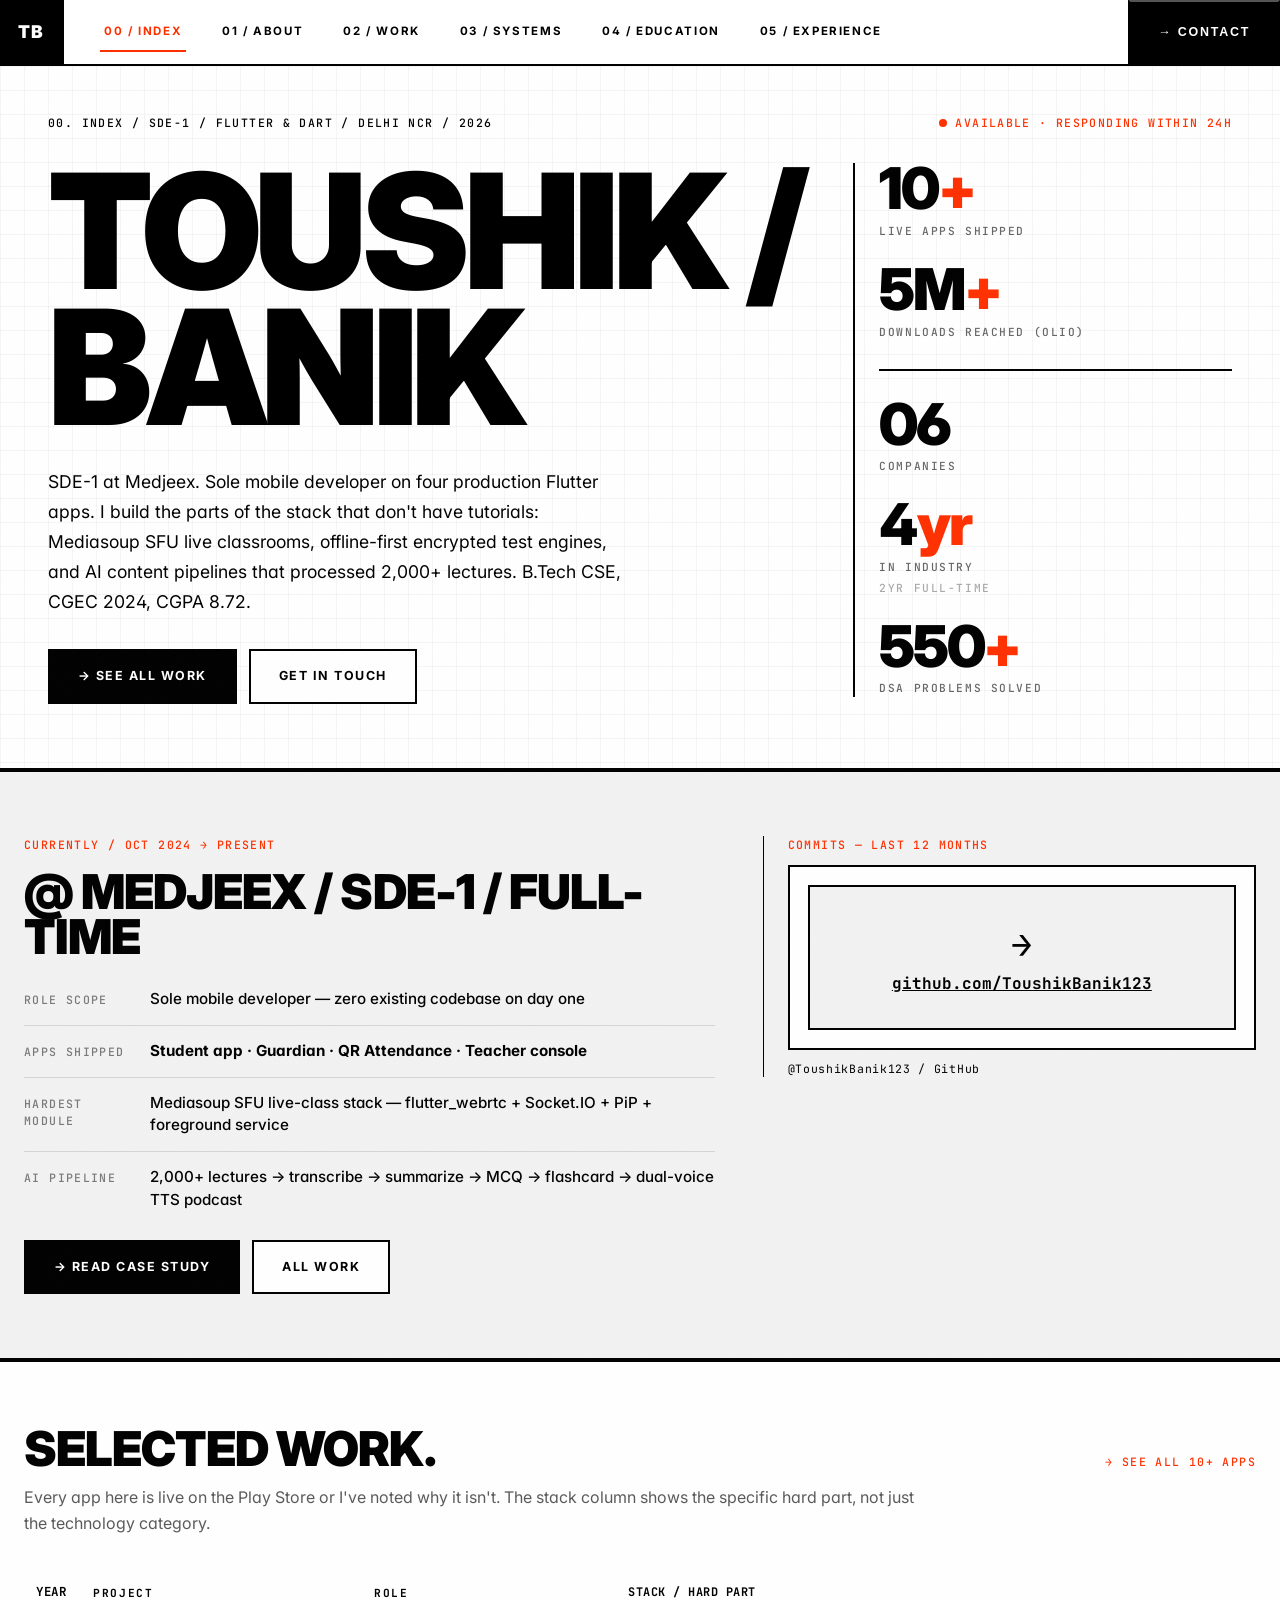
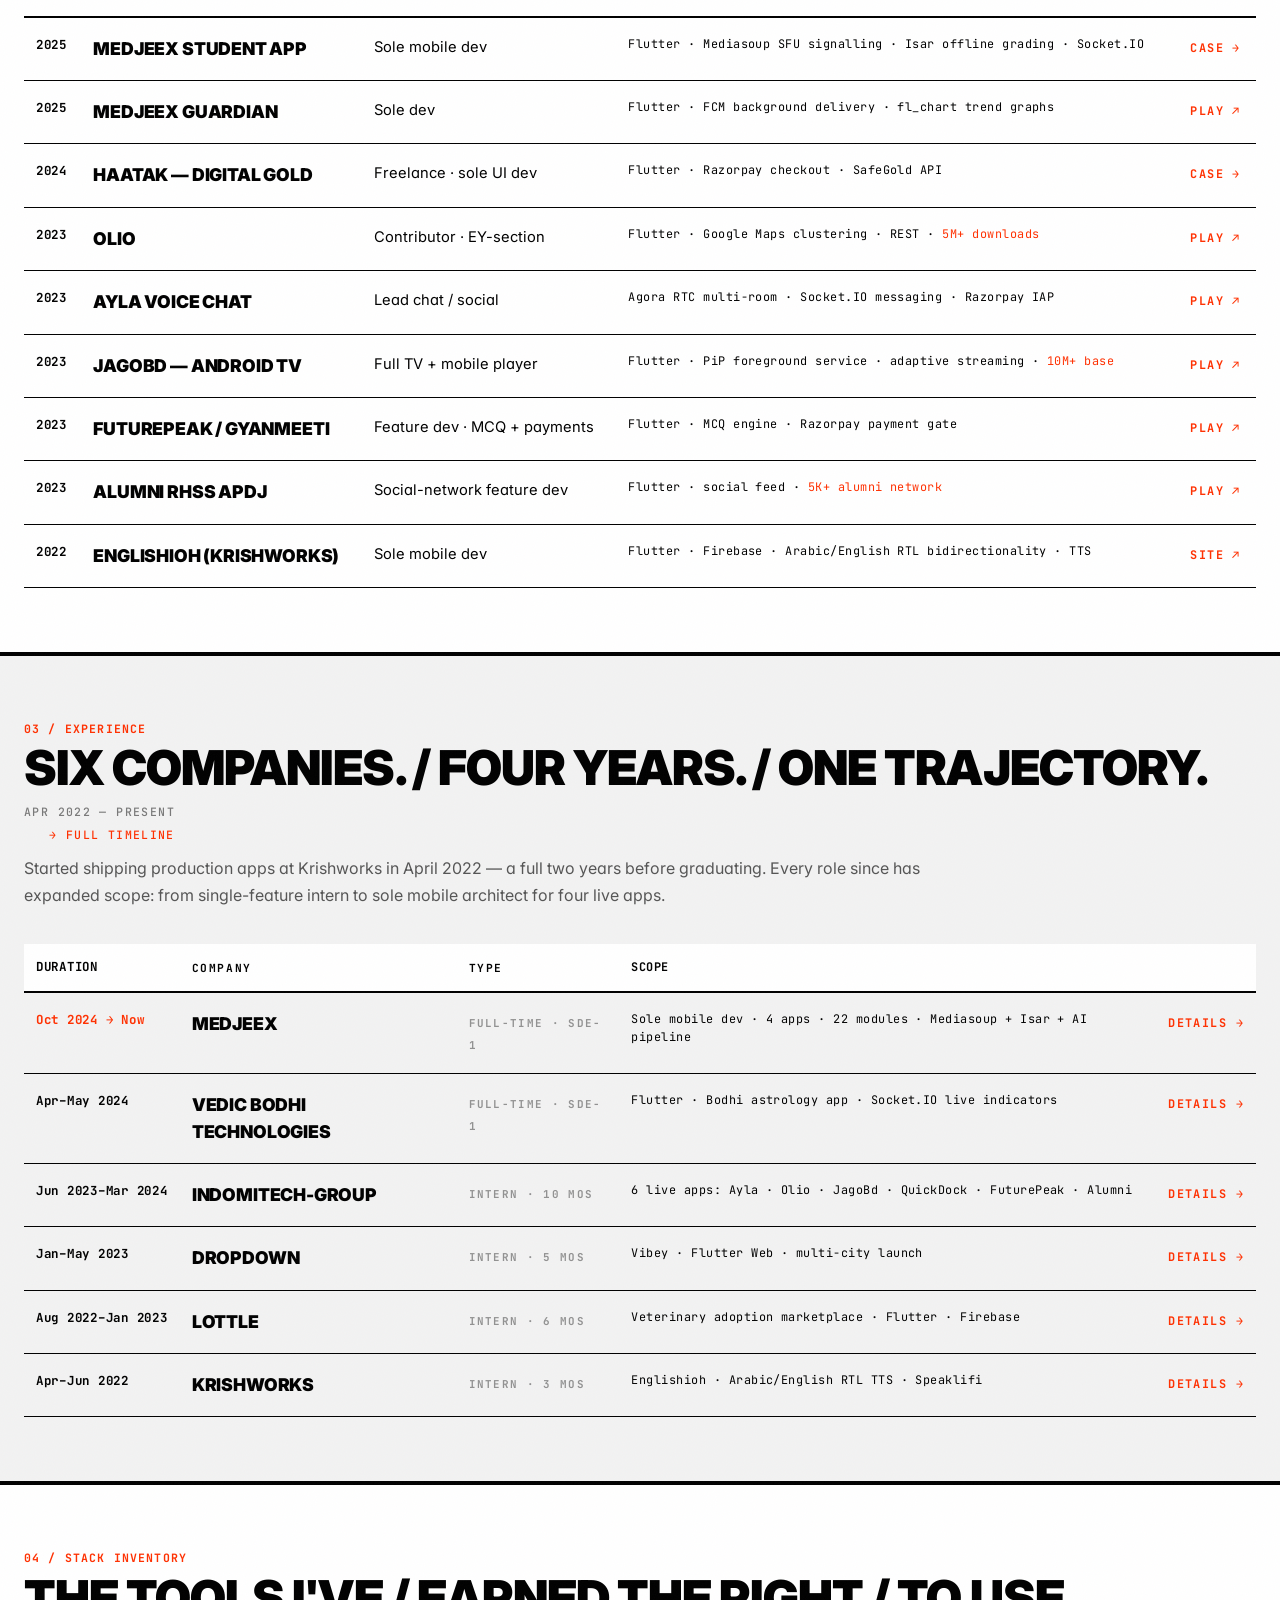
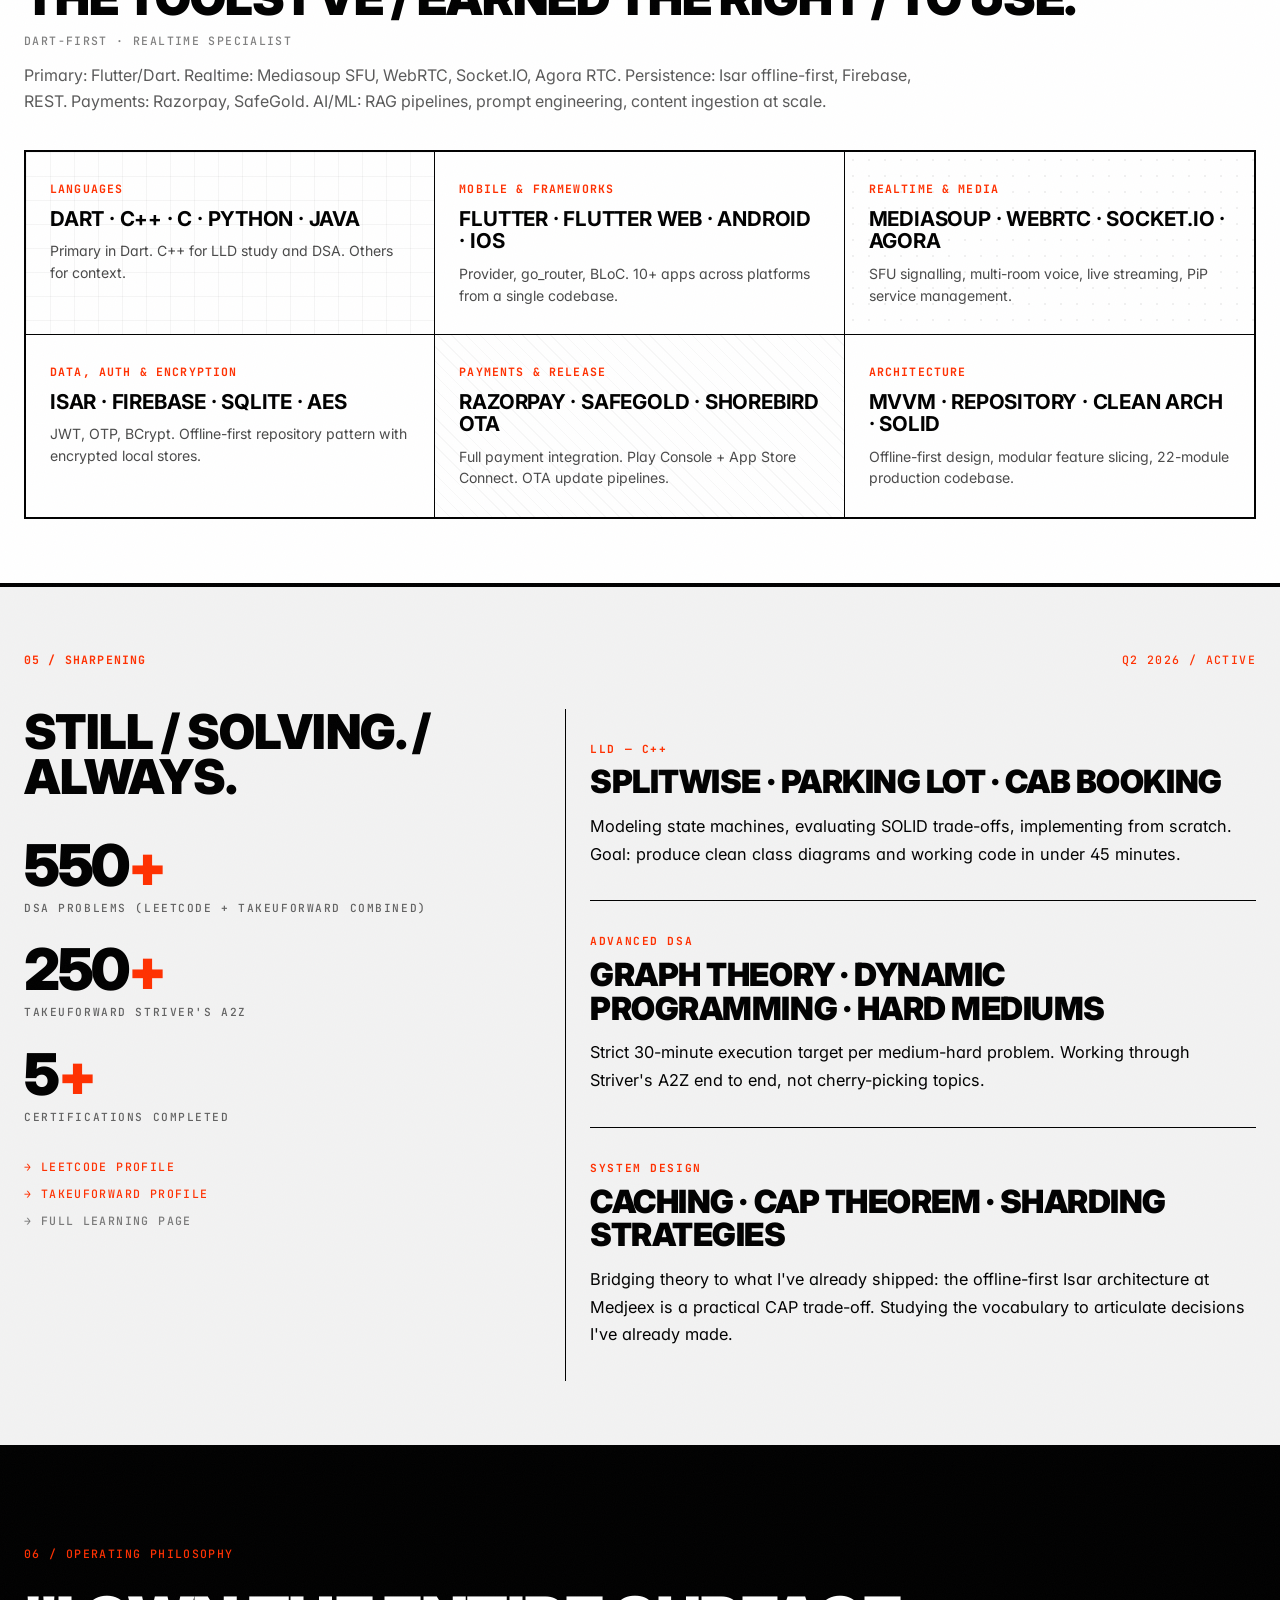
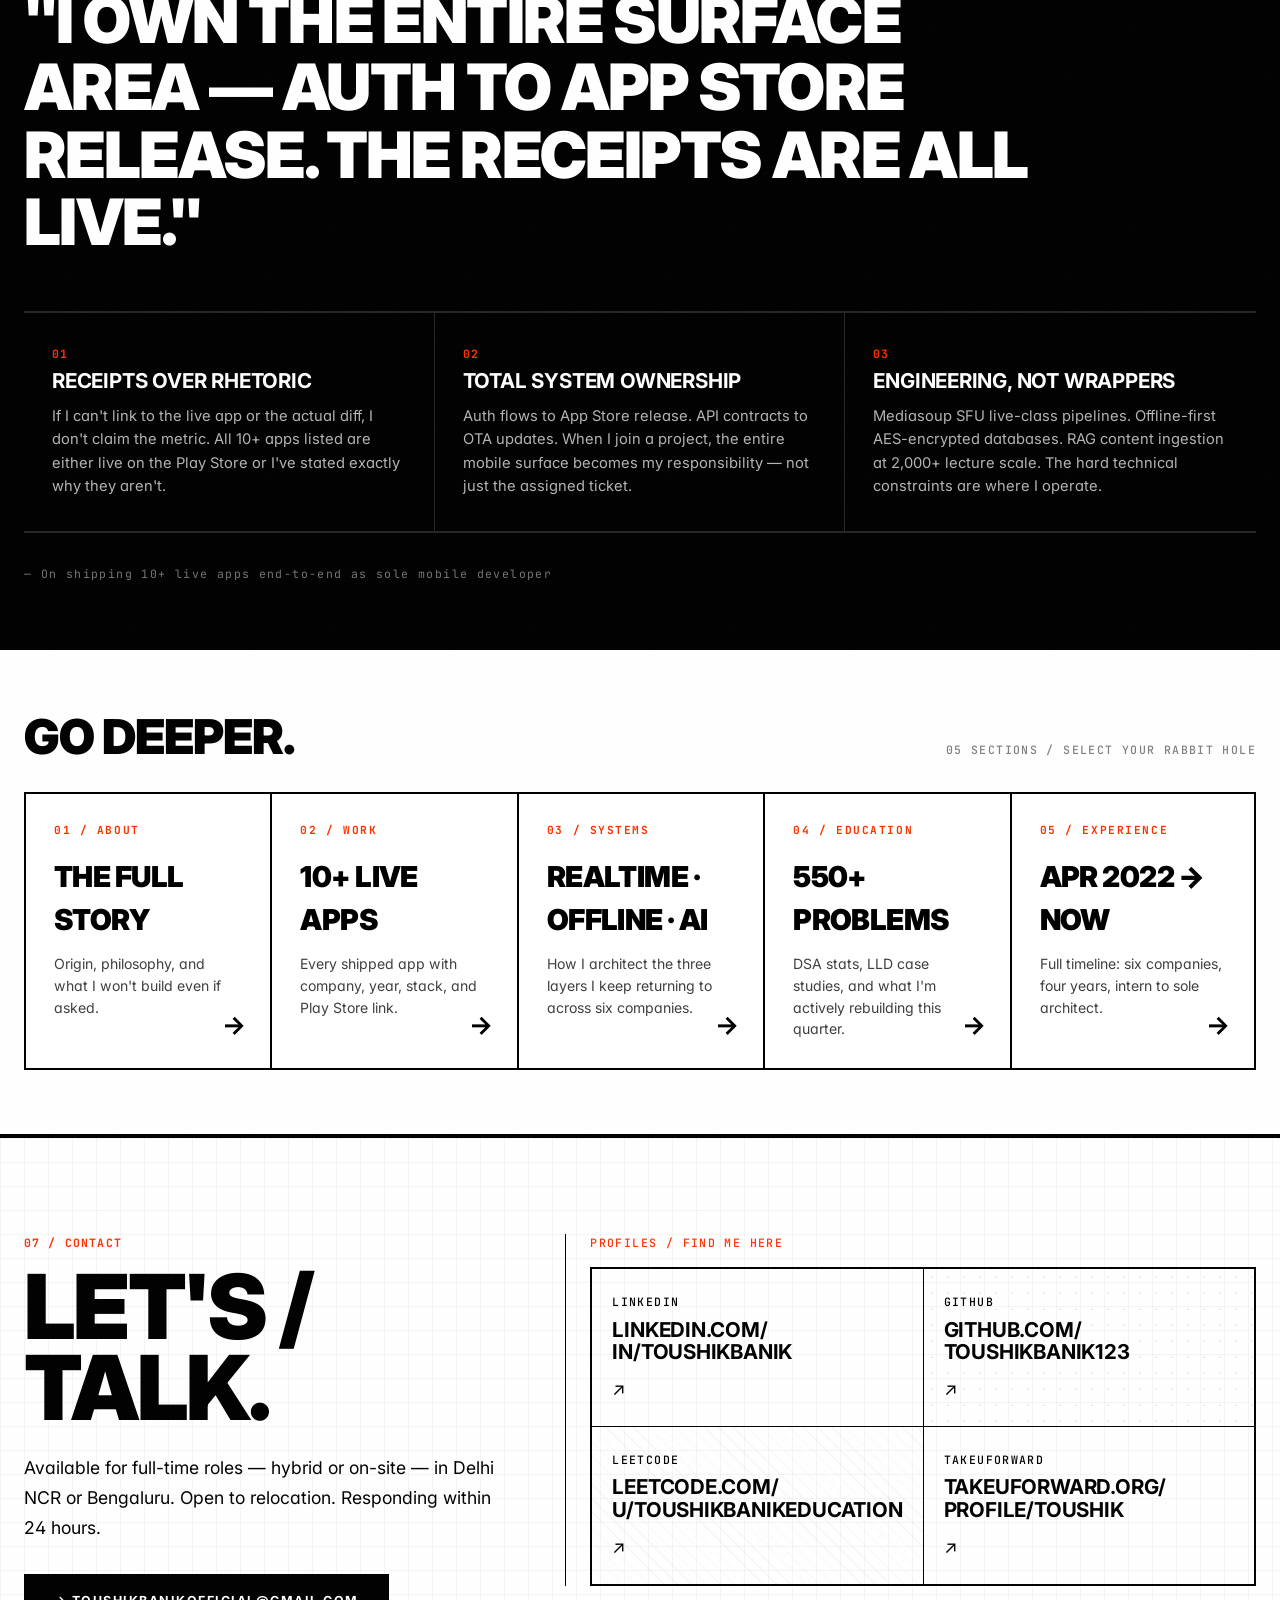
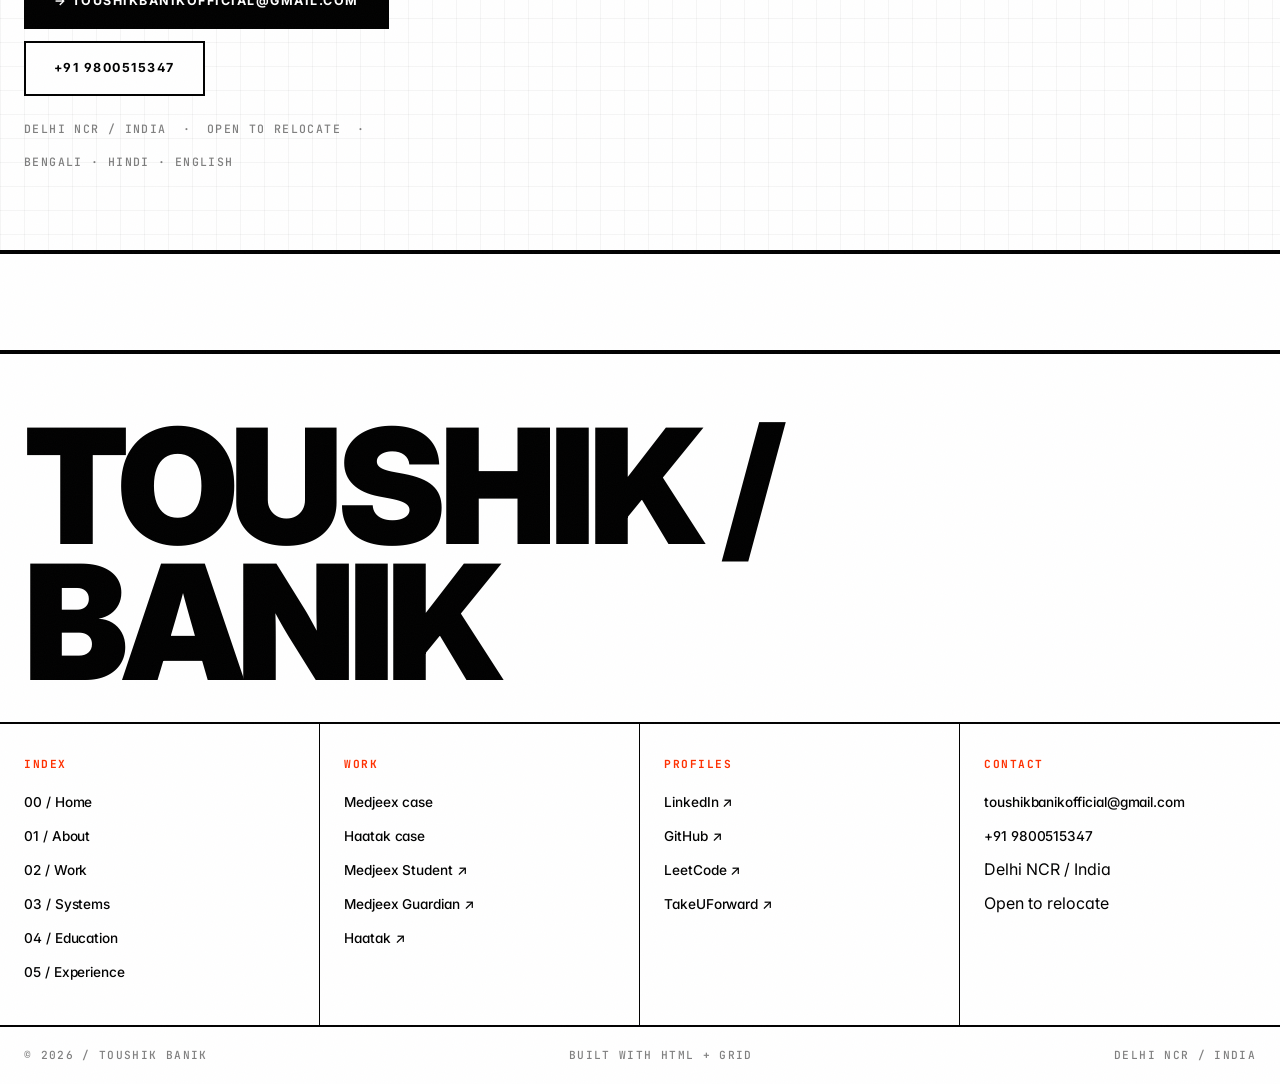
==== index.html @ fe28a958 "Initial commit: Toushik Banik portfolio site Static HTML portfolio with Swiss design system. Apache " ====
<!DOCTYPE html>
<html lang="en">
<head>
  <meta charset="UTF-8" />
  <meta name="viewport" content="width=device-width, initial-scale=1.0" />
  <title>Toushik Banik — Mobile Systems Engineer</title>
  <meta name="description" content="SDE-1 at Medjeex. Sole mobile developer on four production Flutter apps. Realtime, offline-first, and AI layers. 10+ live apps. Delhi NCR." />
  <meta name="theme-color" content="#000000" />
  <link rel="preconnect" href="https://fonts.googleapis.com" />
  <link rel="preconnect" href="https://fonts.gstatic.com" crossorigin />
  <link href="https://fonts.googleapis.com/css2?family=Inter:wght@400;500;700;900&family=JetBrains+Mono:wght@500;700&display=swap" rel="stylesheet" />
  <link rel="stylesheet" href="assets/swiss.css" />
  <link rel="icon" type="image/svg+xml" href="assets/favicon.svg" />
</head>
<body class="swiss-noise">

<!-- ═══ HEADER ═══ -->
<header class="swiss-nav">
  <div class="swiss-nav-inner">
    <a href="index.html" class="swiss-monogram" aria-label="Home">TB</a>
    <nav class="swiss-nav-links" aria-label="Primary">
      <a href="index.html" class="swiss-nav-link" aria-current="page" data-hover="00 / Index"><span>00 / Index</span></a>
      <a href="about.html" class="swiss-nav-link" data-hover="01 / About"><span>01 / About</span></a>
      <a href="work.html" class="swiss-nav-link" data-hover="02 / Work"><span>02 / Work</span></a>
      <a href="systems.html" class="swiss-nav-link" data-hover="03 / Systems"><span>03 / Systems</span></a>
      <a href="learning.html" class="swiss-nav-link" data-hover="04 / Education"><span>04 / Education</span></a>
      <a href="experience.html" class="swiss-nav-link" data-hover="05 / Experience"><span>05 / Experience</span></a>
    </nav>
    <button id="swiss-hamburger" class="swiss-hamburger" aria-label="Menu">Menu <span class="swiss-hamburger-icon"><span></span><span></span><span></span></span></button>
    <a href="mailto:toushikbanikofficial@gmail.com" class="swiss-nav-cta">→ Contact</a>
  </div>
</header>

<!-- ═══ MOBILE MENU ═══ -->
<div id="swiss-mobile-menu" class="swiss-mobile-menu">
  <button id="swiss-mobile-close" class="swiss-mobile-close">Close ×</button>
  <a href="index.html">00 / Index</a>
  <a href="about.html">01 / About</a>
  <a href="work.html">02 / Work</a>
  <a href="systems.html">03 / Systems</a>
  <a href="learning.html">04 / Education</a>
  <a href="experience.html">05 / Experience</a>
  <a href="mailto:toushikbanikofficial@gmail.com">→ Contact</a>
</div>



<!-- ═══════════════════════════════════════
     00 / HERO
═══════════════════════════════════════ -->
<section class="swiss-grid-pattern" style="border-bottom:4px solid var(--swiss-black);">
  <div class="container-x" style="padding-top:48px; padding-bottom:64px;">

    <!-- Eyebrow row -->
    <div style="display:flex; justify-content:space-between; flex-wrap:wrap; gap:16px; margin-bottom:32px;">
      <div class="t-label">00. Index / SDE-1 / Flutter &amp; Dart / Delhi NCR / 2026</div>
      <div class="t-label" style="color:var(--swiss-accent); display:flex; align-items:center; gap:8px;">
        <span class="availability-dot" style="width:8px; height:8px; background:var(--swiss-accent); display:inline-block; border-radius:50%;"></span>
        Available · responding within 24h
      </div>
    </div>

    <div class="grid-8-4" style="align-items:start;">
      <!-- Left: name + identity -->
      <div>
        <h1 class="t-name t-name-reveal" style="margin:0 0 32px;">Toushik / Banik</h1>
        <p class="t-body-lg" style="max-width:36rem; margin:0 0 32px; color:var(--swiss-black);">
          SDE-1 at Medjeex. Sole mobile developer on four production Flutter apps. I build the parts of the stack that don't have tutorials: Mediasoup SFU live classrooms, offline-first encrypted test engines, and AI content pipelines that processed 2,000+ lectures. B.Tech CSE, CGEC 2024, CGPA 8.72.
        </p>
        <div style="display:flex; gap:12px; flex-wrap:wrap;">
          <a href="work.html" class="btn-primary">→ See all work</a>
          <a href="mailto:toushikbanikofficial@gmail.com" class="btn-secondary">Get in touch</a>
        </div>
      </div>

      <!-- Right: stats column -->
      <aside style="border-left:2px solid var(--swiss-black); padding-left:24px; display:flex; flex-direction:column; gap:24px;">
        <div>
          <div class="swiss-stat-num">10<span style="color:var(--swiss-accent);">+</span></div>
          <div class="swiss-stat-label">Live apps shipped</div>
        </div>
        <div>
          <div class="swiss-stat-num">5M<span style="color:var(--swiss-accent);">+</span></div>
          <div class="swiss-stat-label">Downloads reached (Olio)</div>
        </div>
        <hr class="swiss-hr-thin" style="margin:4px 0;" />
        <div>
          <div class="swiss-stat-num">06</div>
          <div class="swiss-stat-label">Companies</div>
        </div>
        <div>
          <div class="swiss-stat-num">4<span style="color:var(--swiss-accent);">yr</span></div>
          <div class="swiss-stat-label">In industry</div>
          <div class="swiss-stat-label" style="margin-top:4px; font-size:0.7rem; opacity:0.55;">2yr full-time</div>
        </div>
        <div>
          <div class="swiss-stat-num">550<span style="color:var(--swiss-accent);">+</span></div>
          <div class="swiss-stat-label">DSA problems solved</div>
        </div>
      </aside>
    </div>

  </div>
</section>


<!-- ═══════════════════════════════════════
     01 / CURRENTLY SHIPPING
═══════════════════════════════════════ -->
<section style="border-bottom:4px solid var(--swiss-black); background:var(--swiss-muted);" class="swiss-diagonal">
  <div class="container-x" style="padding:64px 24px;">
    <div class="grid-7-5" style="align-items:start;">

      <!-- Left: current role spec -->
      <div>
        <div class="t-label" style="color:var(--swiss-accent); margin-bottom:16px;">Currently / Oct 2024 → Present</div>
        <h2 class="t-h2" style="margin:0 0 28px;">@ Medjeex / SDE-1 / Full-time</h2>

        <dl style="margin:0 0 28px; display:grid; grid-template-columns:1fr; gap:14px;">
          <div style="display:flex; gap:16px; align-items:baseline; padding-bottom:14px; border-bottom:1px solid rgba(0,0,0,0.12);">
            <dt class="t-label" style="min-width:110px; color:rgba(0,0,0,0.5);">Role scope</dt>
            <dd style="margin:0; font-weight:500; font-size:0.95rem;">Sole mobile developer — zero existing codebase on day one</dd>
          </div>
          <div style="display:flex; gap:16px; align-items:baseline; padding-bottom:14px; border-bottom:1px solid rgba(0,0,0,0.12);">
            <dt class="t-label" style="min-width:110px; color:rgba(0,0,0,0.5);">Apps shipped</dt>
            <dd style="margin:0; font-weight:700; font-size:0.95rem;">Student app · Guardian · QR Attendance · Teacher console</dd>
          </div>
          <div style="display:flex; gap:16px; align-items:baseline; padding-bottom:14px; border-bottom:1px solid rgba(0,0,0,0.12);">
            <dt class="t-label" style="min-width:110px; color:rgba(0,0,0,0.5);">Hardest module</dt>
            <dd style="margin:0; font-weight:500; font-size:0.95rem;">Mediasoup SFU live-class stack — flutter_webrtc + Socket.IO + PiP + foreground service</dd>
          </div>
          <div style="display:flex; gap:16px; align-items:baseline;">
            <dt class="t-label" style="min-width:110px; color:rgba(0,0,0,0.5);">AI pipeline</dt>
            <dd style="margin:0; font-weight:500; font-size:0.95rem;">2,000+ lectures → transcribe → summarize → MCQ → flashcard → dual-voice TTS podcast</dd>
          </div>
        </dl>

        <div style="display:flex; gap:12px; flex-wrap:wrap;">
          <a href="case-medjeex.html" class="btn-primary">→ Read case study</a>
          <a href="work.html" class="btn-secondary">All work</a>
        </div>
      </div>

      <!-- Right: GitHub heatmap -->
      <div class="col-rule">
        <div class="t-label" style="margin-bottom:12px; color:var(--swiss-accent);">Commits — last 12 months</div>
        <div style="background:var(--swiss-white); border:2px solid var(--swiss-black); padding:18px;">
          <img class="live-widget" src="https://github-readme-activity-graph.vercel.app/graph?username=ToushikBanik123&bg_color=ffffff&color=000000&line=ff3000&point=000000&area=true&hide_border=true" alt="GitHub contributions heatmap" onerror="this.classList.add('errored')" />
          <div class="widget-fallback">
            <div style="font-size:2.2rem;">→</div>
            <a href="https://github.com/ToushikBanik123" target="_blank" rel="noopener" style="color:var(--swiss-black); text-decoration:underline;">github.com/ToushikBanik123</a>
          </div>
        </div>
        <div class="t-mono" style="margin-top:10px; font-size:0.72rem; letter-spacing:0.06em;">@ToushikBanik123 / GitHub</div>
      </div>

    </div>
  </div>
</section>


<!-- ═══════════════════════════════════════
     02 / SELECTED WORK
═══════════════════════════════════════ -->
<section style="border-bottom:4px solid var(--swiss-black);">
  <div class="container-x" style="padding:64px 24px;">
    <div style="display:flex; justify-content:space-between; align-items:baseline; margin-bottom:12px; flex-wrap:wrap; gap:12px;">
      <h2 class="t-h2" style="margin:0;">Selected Work.</h2>
      <a href="work.html" class="t-label" style="color:var(--swiss-accent); text-decoration:none;">→ See all 10+ apps</a>
    </div>
    <p class="t-body" style="max-width:56rem; margin:0 0 32px; color:rgba(0,0,0,0.65);">
      Every app here is live on the Play Store or I've noted why it isn't. The stack column shows the specific hard part, not just the technology category.
    </p>

    <table class="swiss-table">
      <thead>
        <tr>
          <th class="col-year">Year</th>
          <th>Project</th>
          <th>Role</th>
          <th class="col-stack">Stack / Hard Part</th>
          <th></th>
        </tr>
      </thead>
      <tbody>
        <tr>
          <td class="col-year">2025</td>
          <td class="col-name">Medjeex Student App</td>
          <td>Sole mobile dev</td>
          <td class="col-stack">Flutter · Mediasoup SFU signalling · Isar offline grading · Socket.IO</td>
          <td class="col-link"><a href="case-medjeex.html">Case →</a></td>
        </tr>
        <tr>
          <td class="col-year">2025</td>
          <td class="col-name">Medjeex Guardian</td>
          <td>Sole dev</td>
          <td class="col-stack">Flutter · FCM background delivery · fl_chart trend graphs</td>
          <td class="col-link"><a href="https://play.google.com/store/apps/details?id=com.medjeex.parent.app" target="_blank" rel="noopener">Play ↗</a></td>
        </tr>
        <tr>
          <td class="col-year">2024</td>
          <td class="col-name">Haatak — Digital Gold</td>
          <td>Freelance · sole UI dev</td>
          <td class="col-stack">Flutter · Razorpay checkout · SafeGold API</td>
          <td class="col-link"><a href="case-haatak.html">Case →</a></td>
        </tr>
        <tr>
          <td class="col-year">2023</td>
          <td class="col-name">Olio</td>
          <td>Contributor · EY-section</td>
          <td class="col-stack">Flutter · Google Maps clustering · REST · <span class="t-accent">5M+ downloads</span></td>
          <td class="col-link"><a href="https://play.google.com/store/apps/details?id=com.olioex.android" target="_blank" rel="noopener">Play ↗</a></td>
        </tr>
        <tr>
          <td class="col-year">2023</td>
          <td class="col-name">Ayla Voice Chat</td>
          <td>Lead chat / social</td>
          <td class="col-stack">Agora RTC multi-room · Socket.IO messaging · Razorpay IAP</td>
          <td class="col-link"><a href="https://play.google.com/store/apps/details?id=com.aylavoice.chatapp" target="_blank" rel="noopener">Play ↗</a></td>
        </tr>
        <tr>
          <td class="col-year">2023</td>
          <td class="col-name">JagoBd — Android TV</td>
          <td>Full TV + mobile player</td>
          <td class="col-stack">Flutter · PiP foreground service · adaptive streaming · <span class="t-accent">10M+ base</span></td>
          <td class="col-link"><a href="https://play.google.com/store/apps/details?id=com.jagoapp.jagobd" target="_blank" rel="noopener">Play ↗</a></td>
        </tr>
        <tr>
          <td class="col-year">2023</td>
          <td class="col-name">FuturePeak / GyanMeeti</td>
          <td>Feature dev · MCQ + payments</td>
          <td class="col-stack">Flutter · MCQ engine · Razorpay payment gate</td>
          <td class="col-link"><a href="https://play.google.com/store/apps/details?id=com.org.futurepeek" target="_blank" rel="noopener">Play ↗</a></td>
        </tr>
        <tr>
          <td class="col-year">2023</td>
          <td class="col-name">Alumni RHSS APDJ</td>
          <td>Social-network feature dev</td>
          <td class="col-stack">Flutter · social feed · <span class="t-accent">5K+ alumni network</span></td>
          <td class="col-link"><a href="https://play.google.com/store/apps/details?id=com.railwayhsschoolapdj" target="_blank" rel="noopener">Play ↗</a></td>
        </tr>
        <tr>
          <td class="col-year">2022</td>
          <td class="col-name">Englishioh (Krishworks)</td>
          <td>Sole mobile dev</td>
          <td class="col-stack">Flutter · Firebase · Arabic/English RTL bidirectionality · TTS</td>
          <td class="col-link"><a href="https://krishworkstech.com/projects/app-for-english-communication-and-fluency/#contactus" target="_blank" rel="noopener">Site ↗</a></td>
        </tr>
      </tbody>
    </table>
  </div>
</section>


<!-- ═══════════════════════════════════════
     03 / EXPERIENCE
═══════════════════════════════════════ -->
<section style="border-bottom:4px solid var(--swiss-black); background:var(--swiss-muted);" class="swiss-dots">
  <div class="container-x" style="padding:64px 24px;">

    <div style="display:flex; justify-content:space-between; align-items:baseline; margin-bottom:12px; flex-wrap:wrap; gap:12px;">
      <div>
        <div class="t-section-num" style="margin-bottom:8px;">03 / Experience</div>
        <h2 class="t-h2" style="margin:0;">Six companies. / Four years. / One trajectory.</h2>
      </div>
      <div style="text-align:right;">
        <div class="t-label" style="color:rgba(0,0,0,0.5);">Apr 2022 — Present</div>
        <a href="experience.html" class="t-label" style="color:var(--swiss-accent); text-decoration:none; display:block; margin-top:6px;">→ Full timeline</a>
      </div>
    </div>

    <p class="t-body" style="max-width:56rem; margin:0 0 36px; color:rgba(0,0,0,0.65);">
      Started shipping production apps at Krishworks in April 2022 — a full two years before graduating. Every role since has expanded scope: from single-feature intern to sole mobile architect for four live apps.
    </p>

    <table class="swiss-table">
      <thead>
        <tr>
          <th class="col-year">Duration</th>
          <th>Company</th>
          <th>Type</th>
          <th class="col-stack">Scope</th>
          <th></th>
        </tr>
      </thead>
      <tbody>
        <tr>
          <td class="col-year" style="color:var(--swiss-accent);">Oct 2024 → Now</td>
          <td class="col-name">Medjeex</td>
          <td><span class="badge">Full-time · SDE-1</span></td>
          <td class="col-stack">Sole mobile dev · 4 apps · 22 modules · Mediasoup + Isar + AI pipeline</td>
          <td class="col-link"><a href="experience.html">Details →</a></td>
        </tr>
        <tr>
          <td class="col-year">Apr–May 2024</td>
          <td class="col-name">Vedic Bodhi Technologies</td>
          <td><span class="badge">Full-time · SDE-1</span></td>
          <td class="col-stack">Flutter · Bodhi astrology app · Socket.IO live indicators</td>
          <td class="col-link"><a href="experience.html">Details →</a></td>
        </tr>
        <tr>
          <td class="col-year">Jun 2023–Mar 2024</td>
          <td class="col-name">Indomitech-Group</td>
          <td><span class="badge">Intern · 10 mos</span></td>
          <td class="col-stack">6 live apps: Ayla · Olio · JagoBd · QuickDock · FuturePeak · Alumni</td>
          <td class="col-link"><a href="experience.html">Details →</a></td>
        </tr>
        <tr>
          <td class="col-year">Jan–May 2023</td>
          <td class="col-name">Dropdown</td>
          <td><span class="badge">Intern · 5 mos</span></td>
          <td class="col-stack">Vibey · Flutter Web · multi-city launch</td>
          <td class="col-link"><a href="experience.html">Details →</a></td>
        </tr>
        <tr>
          <td class="col-year">Aug 2022–Jan 2023</td>
          <td class="col-name">Lottle</td>
          <td><span class="badge">Intern · 6 mos</span></td>
          <td class="col-stack">Veterinary adoption marketplace · Flutter · Firebase</td>
          <td class="col-link"><a href="experience.html">Details →</a></td>
        </tr>
        <tr>
          <td class="col-year">Apr–Jun 2022</td>
          <td class="col-name">Krishworks</td>
          <td><span class="badge">Intern · 3 mos</span></td>
          <td class="col-stack">Englishioh · Arabic/English RTL TTS · Speaklifi</td>
          <td class="col-link"><a href="experience.html">Details →</a></td>
        </tr>
      </tbody>
    </table>
  </div>
</section>


<!-- ═══════════════════════════════════════
     04 / STACK INVENTORY
═══════════════════════════════════════ -->
<section style="border-bottom:4px solid var(--swiss-black);">
  <div class="container-x" style="padding:64px 24px;">

    <div style="display:flex; justify-content:space-between; align-items:baseline; margin-bottom:12px; flex-wrap:wrap; gap:12px;">
      <div>
        <div class="t-section-num" style="margin-bottom:8px;">04 / Stack Inventory</div>
        <h2 class="t-h2" style="margin:0;">The tools I've / earned the right / to use.</h2>
      </div>
      <div class="t-label" style="color:rgba(0,0,0,0.5); text-align:right;">Dart-first · realtime specialist</div>
    </div>

    <p class="t-body" style="max-width:56rem; margin:0 0 36px; color:rgba(0,0,0,0.65);">
      Primary: Flutter/Dart. Realtime: Mediasoup SFU, WebRTC, Socket.IO, Agora RTC. Persistence: Isar offline-first, Firebase, REST. Payments: Razorpay, SafeGold. AI/ML: RAG pipelines, prompt engineering, content ingestion at scale.
    </p>

    <div style="display:grid; grid-template-columns:repeat(3,1fr); border:2px solid var(--swiss-black);">

      <div class="hover-cell swiss-grid-pattern" style="padding:28px 24px; border-right:1px solid var(--swiss-black); border-bottom:1px solid var(--swiss-black);">
        <div class="t-section-num" style="margin-bottom:10px;">Languages</div>
        <div class="t-h3" style="margin:0 0 10px;">Dart · C++ · C · Python · Java</div>
        <p style="margin:0; font-size:0.88rem; line-height:1.55; opacity:0.7;">Primary in Dart. C++ for LLD study and DSA. Others for context.</p>
      </div>

      <div class="hover-cell" style="padding:28px 24px; border-right:1px solid var(--swiss-black); border-bottom:1px solid var(--swiss-black);">
        <div class="t-section-num" style="margin-bottom:10px;">Mobile &amp; Frameworks</div>
        <div class="t-h3" style="margin:0 0 10px;">Flutter · Flutter Web · Android · iOS</div>
        <p style="margin:0; font-size:0.88rem; line-height:1.55; opacity:0.7;">Provider, go_router, BLoC. 10+ apps across platforms from a single codebase.</p>
      </div>

      <div class="hover-cell swiss-dots" style="padding:28px 24px; border-bottom:1px solid var(--swiss-black);">
        <div class="t-section-num" style="margin-bottom:10px;">Realtime &amp; Media</div>
        <div class="t-h3" style="margin:0 0 10px;">Mediasoup · WebRTC · Socket.IO · Agora</div>
        <p style="margin:0; font-size:0.88rem; line-height:1.55; opacity:0.7;">SFU signalling, multi-room voice, live streaming, PiP service management.</p>
      </div>

      <div class="hover-cell" style="padding:28px 24px; border-right:1px solid var(--swiss-black);">
        <div class="t-section-num" style="margin-bottom:10px;">Data, Auth &amp; Encryption</div>
        <div class="t-h3" style="margin:0 0 10px;">Isar · Firebase · SQLite · AES</div>
        <p style="margin:0; font-size:0.88rem; line-height:1.55; opacity:0.7;">JWT, OTP, BCrypt. Offline-first repository pattern with encrypted local stores.</p>
      </div>

      <div class="hover-cell swiss-diagonal" style="padding:28px 24px; border-right:1px solid var(--swiss-black);">
        <div class="t-section-num" style="margin-bottom:10px;">Payments &amp; Release</div>
        <div class="t-h3" style="margin:0 0 10px;">Razorpay · SafeGold · Shorebird OTA</div>
        <p style="margin:0; font-size:0.88rem; line-height:1.55; opacity:0.7;">Full payment integration. Play Console + App Store Connect. OTA update pipelines.</p>
      </div>

      <div class="hover-cell" style="padding:28px 24px;">
        <div class="t-section-num" style="margin-bottom:10px;">Architecture</div>
        <div class="t-h3" style="margin:0 0 10px;">MVVM · Repository · Clean Arch · SOLID</div>
        <p style="margin:0; font-size:0.88rem; line-height:1.55; opacity:0.7;">Offline-first design, modular feature slicing, 22-module production codebase.</p>
      </div>

    </div>
  </div>
</section>


<!-- ═══════════════════════════════════════
     05 / SHARPENING
═══════════════════════════════════════ -->
<section style="border-bottom:4px solid var(--swiss-black); background:var(--swiss-muted);" class="swiss-diagonal">
  <div class="container-x" style="padding:64px 24px;">

    <div style="display:flex; justify-content:space-between; align-items:baseline; margin-bottom:40px; flex-wrap:wrap; gap:12px;">
      <div class="t-section-num">05 / Sharpening</div>
      <div class="t-label" style="color:var(--swiss-accent);">Q2 2026 / Active</div>
    </div>

    <div class="grid-5-7" style="align-items:start;">

      <!-- Left: stats + links -->
      <div>
        <h2 class="t-h2" style="margin:0 0 40px;">Still / solving. / Always.</h2>
        <div style="display:flex; flex-direction:column; gap:28px; margin-bottom:32px;">
          <div>
            <div class="swiss-stat-num">550<span style="color:var(--swiss-accent);">+</span></div>
            <div class="swiss-stat-label">DSA problems (LeetCode + TakeUForward combined)</div>
          </div>
          <div>
            <div class="swiss-stat-num">250<span style="color:var(--swiss-accent);">+</span></div>
            <div class="swiss-stat-label">TakeUForward Striver's A2Z</div>
          </div>
          <div>
            <div class="swiss-stat-num">5<span style="color:var(--swiss-accent);">+</span></div>
            <div class="swiss-stat-label">Certifications completed</div>
          </div>
        </div>
        <div style="display:flex; flex-direction:column; gap:10px;">
          <a href="https://leetcode.com/u/toushikbanikeducation/" target="_blank" rel="noopener" class="t-label" style="color:var(--swiss-accent); text-decoration:none;">→ LeetCode profile</a>
          <a href="https://takeuforward.org/profile/Toushik" target="_blank" rel="noopener" class="t-label" style="color:var(--swiss-accent); text-decoration:none;">→ TakeUForward profile</a>
          <a href="learning.html" class="t-label" style="color:rgba(0,0,0,0.5); text-decoration:none;">→ Full learning page</a>
        </div>
      </div>

      <!-- Right: three active focus areas -->
      <div class="col-rule">
        <div class="decision">
          <div class="decision-label">LLD — C++</div>
          <div class="decision-title">Splitwise · Parking Lot · Cab Booking</div>
          <div class="decision-body">Modeling state machines, evaluating SOLID trade-offs, implementing from scratch. Goal: produce clean class diagrams and working code in under 45 minutes.</div>
        </div>
        <div class="decision">
          <div class="decision-label">Advanced DSA</div>
          <div class="decision-title">Graph theory · Dynamic programming · Hard mediums</div>
          <div class="decision-body">Strict 30-minute execution target per medium-hard problem. Working through Striver's A2Z end to end, not cherry-picking topics.</div>
        </div>
        <div class="decision">
          <div class="decision-label">System Design</div>
          <div class="decision-title">Caching · CAP theorem · Sharding strategies</div>
          <div class="decision-body">Bridging theory to what I've already shipped: the offline-first Isar architecture at Medjeex is a practical CAP trade-off. Studying the vocabulary to articulate decisions I've already made.</div>
        </div>
      </div>

    </div>
  </div>
</section>


<!-- ═══════════════════════════════════════
     06 / OPERATING PHILOSOPHY
═══════════════════════════════════════ -->
<section style="border-bottom:4px solid var(--swiss-black); background:var(--swiss-black); color:var(--swiss-white);">
  <div class="container-x" style="padding:96px 24px 64px;">

    <div class="t-label" style="color:var(--swiss-accent); margin-bottom:24px;">06 / Operating Philosophy</div>

    <p class="pullquote" style="max-width:64rem; margin:0 0 56px; color:var(--swiss-white);">
      "I own the entire surface area &mdash; auth to App Store release. The receipts are all live."
    </p>

    <div style="display:grid; grid-template-columns:repeat(3,1fr); border-top:2px solid rgba(255,255,255,0.15); border-bottom:2px solid rgba(255,255,255,0.15);">

      <div class="hover-cell-dark" style="padding:32px 28px; border-right:1px solid rgba(255,255,255,0.15);">
        <div class="t-section-num" style="margin-bottom:8px;">01</div>
        <h3 class="t-h3" style="margin:0 0 12px; color:var(--swiss-white);">Receipts Over Rhetoric</h3>
        <p style="margin:0; color:rgba(255,255,255,0.7); font-size:0.92rem; line-height:1.6;">If I can't link to the live app or the actual diff, I don't claim the metric. All 10+ apps listed are either live on the Play Store or I've stated exactly why they aren't.</p>
      </div>

      <div class="hover-cell-dark" style="padding:32px 28px; border-right:1px solid rgba(255,255,255,0.15);">
        <div class="t-section-num" style="margin-bottom:8px;">02</div>
        <h3 class="t-h3" style="margin:0 0 12px; color:var(--swiss-white);">Total System Ownership</h3>
        <p style="margin:0; color:rgba(255,255,255,0.7); font-size:0.92rem; line-height:1.6;">Auth flows to App Store release. API contracts to OTA updates. When I join a project, the entire mobile surface becomes my responsibility — not just the assigned ticket.</p>
      </div>

      <div class="hover-cell-dark" style="padding:32px 28px;">
        <div class="t-section-num" style="margin-bottom:8px;">03</div>
        <h3 class="t-h3" style="margin:0 0 12px; color:var(--swiss-white);">Engineering, Not Wrappers</h3>
        <p style="margin:0; color:rgba(255,255,255,0.7); font-size:0.92rem; line-height:1.6;">Mediasoup SFU live-class pipelines. Offline-first AES-encrypted databases. RAG content ingestion at 2,000+ lecture scale. The hard technical constraints are where I operate.</p>
      </div>

    </div>

    <div class="t-mono" style="margin-top:32px; font-size:0.72rem; letter-spacing:0.12em; opacity:0.45;">— On shipping 10+ live apps end-to-end as sole mobile developer</div>
  </div>
</section>


<!-- ═══════════════════════════════════════
     07 / GO DEEPER
═══════════════════════════════════════ -->
<section style="border-bottom:4px solid var(--swiss-black);">
  <div class="container-x" style="padding:64px 24px;">
    <div style="display:flex; justify-content:space-between; align-items:baseline; margin-bottom:32px; flex-wrap:wrap; gap:12px;">
      <h2 class="t-h2" style="margin:0;">Go Deeper.</h2>
      <span class="t-label" style="color:rgba(0,0,0,0.5);">05 sections / select your rabbit hole</span>
    </div>
    <div style="display:grid; grid-template-columns:repeat(5,1fr); gap:-2px;">

      <a href="about.html" class="swiss-anchor" style="border-right:0;">
        <div class="swiss-anchor-num">01 / About</div>
        <div class="swiss-anchor-title">The full story</div>
        <div style="font-size:0.88rem; line-height:1.55; opacity:0.75;">Origin, philosophy, and what I won't build even if asked.</div>
        <div class="swiss-anchor-arrow">→</div>
      </a>

      <a href="work.html" class="swiss-anchor" style="border-right:0;">
        <div class="swiss-anchor-num">02 / Work</div>
        <div class="swiss-anchor-title">10+ live apps</div>
        <div style="font-size:0.88rem; line-height:1.55; opacity:0.75;">Every shipped app with company, year, stack, and Play Store link.</div>
        <div class="swiss-anchor-arrow">→</div>
      </a>

      <a href="systems.html" class="swiss-anchor" style="border-right:0;">
        <div class="swiss-anchor-num">03 / Systems</div>
        <div class="swiss-anchor-title">Realtime · Offline · AI</div>
        <div style="font-size:0.88rem; line-height:1.55; opacity:0.75;">How I architect the three layers I keep returning to across six companies.</div>
        <div class="swiss-anchor-arrow">→</div>
      </a>

      <a href="learning.html" class="swiss-anchor" style="border-right:0;">
        <div class="swiss-anchor-num">04 / Education</div>
        <div class="swiss-anchor-title">550+ problems</div>
        <div style="font-size:0.88rem; line-height:1.55; opacity:0.75;">DSA stats, LLD case studies, and what I'm actively rebuilding this quarter.</div>
        <div class="swiss-anchor-arrow">→</div>
      </a>

      <a href="experience.html" class="swiss-anchor">
        <div class="swiss-anchor-num">05 / Experience</div>
        <div class="swiss-anchor-title">Apr 2022 → Now</div>
        <div style="font-size:0.88rem; line-height:1.55; opacity:0.75;">Full timeline: six companies, four years, intern to sole architect.</div>
        <div class="swiss-anchor-arrow">→</div>
      </a>

    </div>
  </div>
</section>


<!-- ═══════════════════════════════════════
     08 / CONTACT CTA
═══════════════════════════════════════ -->
<section class="swiss-grid-pattern" style="border-bottom:4px solid var(--swiss-black);">
  <div class="container-x" style="padding:96px 24px 80px;">
    <div class="grid-5-7" style="align-items:start;">

      <!-- Left: CTA text + buttons -->
      <div>
        <div class="t-section-num" style="margin-bottom:16px;">07 / Contact</div>
        <h2 class="t-h1" style="margin:0 0 24px;">Let's / talk.</h2>
        <p class="t-body-lg" style="max-width:32rem; margin:0 0 32px;">
          Available for full-time roles — hybrid or on-site — in Delhi NCR or Bengaluru. Open to relocation. Responding within 24 hours.
        </p>
        <div style="display:flex; flex-direction:column; gap:12px; align-items:flex-start;">
          <a href="mailto:toushikbanikofficial@gmail.com" class="btn-primary" data-copy-email>→ toushikbanikofficial@gmail.com</a>
          <a href="tel:+919800515347" class="btn-secondary">+91 9800515347</a>
        </div>
        <div style="margin-top:24px; display:flex; gap:16px; flex-wrap:wrap;">
          <span class="t-label" style="color:rgba(0,0,0,0.5);">Delhi NCR / India</span>
          <span class="t-label" style="color:rgba(0,0,0,0.5);">·</span>
          <span class="t-label" style="color:rgba(0,0,0,0.5);">Open to relocate</span>
          <span class="t-label" style="color:rgba(0,0,0,0.5);">·</span>
          <span class="t-label" style="color:rgba(0,0,0,0.5);">Bengali · Hindi · English</span>
        </div>
      </div>

      <!-- Right: social profile grid -->
      <div class="col-rule">
        <div class="t-label" style="color:var(--swiss-accent); margin-bottom:16px;">Profiles / Find me here</div>
        <div style="display:grid; grid-template-columns:1fr 1fr; border:2px solid var(--swiss-black);">

          <a href="https://www.linkedin.com/in/toushikbanik/" target="_blank" rel="noopener" class="hover-cell" style="padding:24px 20px; border-right:1px solid var(--swiss-black); border-bottom:1px solid var(--swiss-black); text-decoration:none; color:var(--swiss-black);">
            <div class="t-label" style="margin-bottom:8px;">LinkedIn</div>
            <div class="t-h3">linkedin.com/<br/>in/toushikbanik</div>
            <div style="margin-top:12px; font-size:1.1rem;">↗</div>
          </a>

          <a href="https://github.com/ToushikBanik123" target="_blank" rel="noopener" class="hover-cell swiss-dots" style="padding:24px 20px; border-bottom:1px solid var(--swiss-black); text-decoration:none; color:var(--swiss-black);">
            <div class="t-label" style="margin-bottom:8px;">GitHub</div>
            <div class="t-h3">github.com/<br/>ToushikBanik123</div>
            <div style="margin-top:12px; font-size:1.1rem;">↗</div>
          </a>

          <a href="https://leetcode.com/u/toushikbanikeducation/" target="_blank" rel="noopener" class="hover-cell swiss-diagonal" style="padding:24px 20px; border-right:1px solid var(--swiss-black); text-decoration:none; color:var(--swiss-black);">
            <div class="t-label" style="margin-bottom:8px;">LeetCode</div>
            <div class="t-h3">leetcode.com/<br/>u/toushikbanikeducation</div>
            <div style="margin-top:12px; font-size:1.1rem;">↗</div>
          </a>

          <a href="https://takeuforward.org/profile/Toushik" target="_blank" rel="noopener" class="hover-cell" style="padding:24px 20px; text-decoration:none; color:var(--swiss-black);">
            <div class="t-label" style="margin-bottom:8px;">TakeUForward</div>
            <div class="t-h3">takeuforward.org/<br/>profile/Toushik</div>
            <div style="margin-top:12px; font-size:1.1rem;">↗</div>
          </a>

        </div>
      </div>

    </div>
  </div>
</section>


<!-- ═══════════════════════════════════════
     FOOTER
═══════════════════════════════════════ -->
<footer class="swiss-footer">
  <div class="swiss-footer-name">Toushik / Banik</div>
  <div class="swiss-footer-grid">
    <div class="swiss-footer-col">
      <h4>Index</h4>
      <ul>
        <li><a href="index.html">00 / Home</a></li>
        <li><a href="about.html">01 / About</a></li>
        <li><a href="work.html">02 / Work</a></li>
        <li><a href="systems.html">03 / Systems</a></li>
        <li><a href="learning.html">04 / Education</a></li>
        <li><a href="experience.html">05 / Experience</a></li>
      </ul>
    </div>
    <div class="swiss-footer-col">
      <h4>Work</h4>
      <ul>
        <li><a href="case-medjeex.html">Medjeex case</a></li>
        <li><a href="case-haatak.html">Haatak case</a></li>
        <li><a href="https://play.google.com/store/apps/details?id=com.medjeex.medjeex_app" target="_blank" rel="noopener">Medjeex Student ↗</a></li>
        <li><a href="https://play.google.com/store/apps/details?id=com.medjeex.parent.app" target="_blank" rel="noopener">Medjeex Guardian ↗</a></li>
        <li><a href="https://play.google.com/store/apps/details?id=com.copuchin.jarapp" target="_blank" rel="noopener">Haatak ↗</a></li>
      </ul>
    </div>
    <div class="swiss-footer-col">
      <h4>Profiles</h4>
      <ul>
        <li><a href="https://www.linkedin.com/in/toushikbanik/" target="_blank" rel="noopener">LinkedIn ↗</a></li>
        <li><a href="https://github.com/ToushikBanik123" target="_blank" rel="noopener">GitHub ↗</a></li>
        <li><a href="https://leetcode.com/u/toushikbanikeducation/" target="_blank" rel="noopener">LeetCode ↗</a></li>
        <li><a href="https://takeuforward.org/profile/Toushik" target="_blank" rel="noopener">TakeUForward ↗</a></li>
      </ul>
    </div>
    <div class="swiss-footer-col">
      <h4>Contact</h4>
      <ul>
        <li><a href="mailto:toushikbanikofficial@gmail.com" data-copy-email>toushikbanikofficial@gmail.com</a></li>
        <li><a href="tel:+919800515347">+91 9800515347</a></li>
        <li>Delhi NCR / India</li>
        <li>Open to relocate</li>
      </ul>
    </div>
  </div>
  <div class="swiss-footer-bottom">
    <span>© 2026 / Toushik Banik</span>
    <span>Built with HTML + Grid</span>
    <span>Delhi NCR / India</span>
  </div>
</footer>

<script src="assets/swiss.js"></script>
</body>
</html>
---- assets/swiss.css ----
/* ════════════════════════════════════════════════
   SWISS DESIGN SYSTEM — TOUSHIK BANIK PORTFOLIO
   International Typographic Style
═════════════════════════════════════════════════ */

:root {
  --swiss-black: #000000;
  --swiss-white: #FFFFFF;
  --swiss-muted: #F2F2F2;
  --swiss-accent: #FF3000;
}

* { box-sizing: border-box; }

html {
  scroll-behavior: smooth;
  -webkit-font-smoothing: antialiased;
  -moz-osx-font-smoothing: grayscale;
}

body {
  font-family: 'Inter', -apple-system, BlinkMacSystemFont, 'Segoe UI', system-ui, sans-serif;
  background: var(--swiss-white);
  color: var(--swiss-black);
  font-weight: 400;
  margin: 0;
  line-height: 1.5;
  font-feature-settings: 'cv02','cv03','cv04','cv11';
}

::selection { background: var(--swiss-accent); color: var(--swiss-white); }

/* ── Pattern textures ── additive depth, no shadows ── */
.swiss-grid-pattern {
  background-image:
    linear-gradient(to right, rgba(0,0,0,0.04) 1px, transparent 1px),
    linear-gradient(to bottom, rgba(0,0,0,0.04) 1px, transparent 1px);
  background-size: 24px 24px;
}

.swiss-dots {
  background-image: radial-gradient(rgba(0,0,0,0.06) 1px, transparent 1px);
  background-size: 16px 16px;
}

.swiss-diagonal {
  background-image: repeating-linear-gradient(45deg, rgba(0,0,0,0.03) 0 1px, transparent 1px 10px);
}

.swiss-noise {
  position: relative;
}
.swiss-noise::before {
  content: '';
  position: absolute; inset: 0;
  pointer-events: none;
  opacity: 0.025;
  background-image: url("data:image/svg+xml;utf8,<svg xmlns='http://www.w3.org/2000/svg' width='200' height='200'><filter id='n'><feTurbulence type='fractalNoise' baseFrequency='0.9' numOctaves='2' stitchTiles='stitch'/></filter><rect width='100%25' height='100%25' filter='url(%23n)'/></svg>");
}

/* ── Typography utility classes ── */
.t-mono { font-family: 'JetBrains Mono', ui-monospace, 'SF Mono', Menlo, monospace; }
.t-label {
  font-family: 'JetBrains Mono', ui-monospace, monospace;
  font-size: 0.72rem;
  font-weight: 500;
  letter-spacing: 0.12em;
  text-transform: uppercase;
}
.t-section-num {
  font-family: 'JetBrains Mono', ui-monospace, monospace;
  font-size: 0.72rem;
  font-weight: 700;
  letter-spacing: 0.1em;
  text-transform: uppercase;
  color: var(--swiss-accent);
}

/* ── Massive headlines ── */
.t-name {
  font-weight: 900;
  letter-spacing: -0.04em;
  line-height: 0.85;
  text-transform: uppercase;
  font-size: clamp(3.5rem, 14vw, 10rem);
}
.t-h1 {
  font-weight: 900;
  letter-spacing: -0.03em;
  line-height: 0.9;
  text-transform: uppercase;
  font-size: clamp(2.5rem, 7vw, 6rem);
}
.t-h2 {
  font-weight: 900;
  letter-spacing: -0.02em;
  line-height: 0.95;
  text-transform: uppercase;
  font-size: clamp(1.75rem, 4vw, 3rem);
}
.t-h3 {
  font-weight: 700;
  letter-spacing: -0.01em;
  line-height: 1.1;
  text-transform: uppercase;
  font-size: clamp(1.1rem, 1.6vw, 1.35rem);
}
.t-body { font-size: 1rem; line-height: 1.65; }
.t-body-lg { font-size: 1.1rem; line-height: 1.7; }

/* ── Buttons ── */
.btn-primary {
  display: inline-flex;
  align-items: center;
  gap: 12px;
  background: var(--swiss-black);
  color: var(--swiss-white);
  padding: 16px 28px;
  border: 2px solid var(--swiss-black);
  font-weight: 700;
  font-size: 0.78rem;
  letter-spacing: 0.12em;
  text-transform: uppercase;
  text-decoration: none;
  transition: background 0.15s linear, color 0.15s linear, border-color 0.15s linear;
}
.btn-primary:hover {
  background: var(--swiss-accent);
  border-color: var(--swiss-accent);
}
.btn-secondary {
  display: inline-flex;
  align-items: center;
  gap: 12px;
  background: var(--swiss-white);
  color: var(--swiss-black);
  padding: 16px 28px;
  border: 2px solid var(--swiss-black);
  font-weight: 700;
  font-size: 0.78rem;
  letter-spacing: 0.12em;
  text-transform: uppercase;
  text-decoration: none;
  transition: background 0.15s linear, color 0.15s linear;
}
.btn-secondary:hover {
  background: var(--swiss-black);
  color: var(--swiss-white);
}

/* ── Persistent header ── */
.swiss-nav {
  position: sticky;
  top: 0;
  z-index: 50;
  background: var(--swiss-white);
  border-bottom: 2px solid var(--swiss-black);
}
.swiss-nav-inner {
  display: flex;
  align-items: stretch;
  max-width: 100%;
}
.swiss-monogram {
  display: flex;
  align-items: center;
  justify-content: center;
  width: 64px;
  height: 64px;
  background: var(--swiss-black);
  color: var(--swiss-white);
  font-weight: 900;
  font-size: 1.1rem;
  letter-spacing: 0.04em;
  text-decoration: none;
  border-right: 2px solid var(--swiss-black);
  transition: background 0.15s linear;
}
.swiss-monogram:hover { background: var(--swiss-accent); }
.swiss-nav-links {
  display: flex;
  flex: 1;
  align-items: center;
  gap: 0;
  padding: 0 20px;
}
.swiss-nav-link {
  position: relative;
  display: inline-flex;
  align-items: center;
  padding: 0 20px;
  height: 64px;
  color: var(--swiss-black);
  text-decoration: none;
  font-weight: 700;
  font-size: 0.72rem;
  letter-spacing: 0.14em;
  text-transform: uppercase;
  overflow: hidden;
}
.swiss-nav-link span {
  display: inline-block;
  transition: transform 0.18s ease-out;
}
.swiss-nav-link::after {
  content: attr(data-hover);
  position: absolute;
  left: 20px; right: 20px;
  top: 100%;
  color: var(--swiss-accent);
  transform: translateY(0);
  transition: transform 0.18s ease-out;
}
.swiss-nav-link:hover span { transform: translateY(-100%); }
.swiss-nav-link:hover::after { transform: translateY(calc(-100% - 24px)); }
.swiss-nav-link[aria-current="page"] {
  color: var(--swiss-accent);
}
.swiss-nav-link[aria-current="page"]::before {
  content: '';
  position: absolute; left: 16px; right: 16px; bottom: 12px;
  height: 2px; background: var(--swiss-accent);
}
.swiss-nav-cta {
  display: inline-flex;
  align-items: center;
  padding: 0 28px;
  height: 64px;
  background: var(--swiss-black);
  color: var(--swiss-white);
  text-decoration: none;
  font-weight: 700;
  font-size: 0.78rem;
  letter-spacing: 0.14em;
  text-transform: uppercase;
  border-left: 2px solid var(--swiss-black);
  transition: background 0.15s linear;
}
.swiss-nav-cta:hover { background: var(--swiss-accent); }

.swiss-hamburger { display: none; }
@media (max-width: 900px) {
  .swiss-nav-links { display: none; }
  .swiss-nav-cta { display: none; }
  .swiss-hamburger {
    display: flex;
    flex: 1;
    align-items: center;
    justify-content: flex-end;
    padding: 0 16px;
    background: transparent;
    border: none;
    height: 64px;
    cursor: pointer;
    font-weight: 700;
    font-size: 0.72rem;
    letter-spacing: 0.14em;
    text-transform: uppercase;
  }
  .swiss-hamburger-icon {
    display: inline-flex; flex-direction: column; gap: 4px; margin-left: 12px;
  }
  .swiss-hamburger-icon span { width: 22px; height: 2px; background: var(--swiss-black); display: block; }
}

/* Mobile overlay menu */
.swiss-mobile-menu {
  position: fixed;
  inset: 0;
  background: var(--swiss-black);
  color: var(--swiss-white);
  z-index: 100;
  padding: 80px 24px 40px;
  display: none;
  flex-direction: column;
  gap: 8px;
}
.swiss-mobile-menu.open { display: flex; }
.swiss-mobile-menu a {
  display: block;
  font-weight: 900;
  font-size: 2.2rem;
  letter-spacing: -0.02em;
  line-height: 1;
  color: var(--swiss-white);
  text-decoration: none;
  text-transform: uppercase;
  padding: 14px 0;
  border-bottom: 1px solid rgba(255,255,255,0.12);
}
.swiss-mobile-menu a:hover { color: var(--swiss-accent); }
.swiss-mobile-close {
  position: absolute;
  top: 22px; right: 24px;
  background: transparent;
  border: none;
  color: var(--swiss-white);
  font-weight: 700;
  letter-spacing: 0.14em;
  text-transform: uppercase;
  cursor: pointer;
  font-size: 0.8rem;
}

/* ── Page-header label ── */
.page-marker {
  display: flex;
  align-items: baseline;
  gap: 16px;
  padding: 28px 0 16px;
  border-bottom: 2px solid var(--swiss-black);
  margin-bottom: 56px;
}
.page-marker-num {
  font-family: 'JetBrains Mono', monospace;
  font-weight: 700;
  font-size: 0.72rem;
  letter-spacing: 0.16em;
  text-transform: uppercase;
  color: var(--swiss-accent);
}
.page-marker-title {
  font-family: 'JetBrains Mono', monospace;
  font-weight: 500;
  font-size: 0.72rem;
  letter-spacing: 0.16em;
  text-transform: uppercase;
  color: var(--swiss-black);
}

/* ── Section divider ── */
.swiss-hr {
  border: 0;
  border-top: 4px solid var(--swiss-black);
  margin: 0;
}
.swiss-hr-thin {
  border: 0;
  border-top: 2px solid var(--swiss-black);
  margin: 0;
}

/* ── Cards ── */
.swiss-card {
  border: 2px solid var(--swiss-black);
  padding: 32px;
  background: var(--swiss-white);
  transition: background 0.15s linear, color 0.15s linear;
  text-decoration: none;
  color: var(--swiss-black);
  display: block;
}
.swiss-card:hover {
  background: var(--swiss-accent);
  color: var(--swiss-white);
}
.swiss-card.invert:hover {
  background: var(--swiss-black);
  color: var(--swiss-white);
}

/* ── Work table ── */
.swiss-table {
  width: 100%;
  border-collapse: collapse;
  font-size: 0.92rem;
}
.swiss-table th {
  text-align: left;
  font-family: 'JetBrains Mono', monospace;
  font-weight: 700;
  font-size: 0.7rem;
  letter-spacing: 0.14em;
  text-transform: uppercase;
  padding: 14px 12px;
  border-bottom: 2px solid var(--swiss-black);
  background: var(--swiss-white);
  vertical-align: bottom;
}
.t-accent { color: var(--swiss-accent); }

.swiss-table tbody tr {
  border-bottom: 1px solid var(--swiss-black);
  transition: background 0.15s linear, color 0.15s linear;
}
.swiss-table tbody tr:hover { background: var(--swiss-accent); color: var(--swiss-white); }
.swiss-table tbody tr:hover a { color: var(--swiss-white); }
.swiss-table tbody tr:hover .t-accent { color: var(--swiss-white); }
.swiss-table td {
  padding: 18px 12px;
  vertical-align: top;
}
.swiss-table .col-year {
  font-family: 'JetBrains Mono', monospace;
  font-weight: 700;
  font-size: 0.78rem;
  letter-spacing: 0.06em;
  white-space: nowrap;
}
.swiss-table .col-name {
  font-weight: 900;
  font-size: 1.1rem;
  text-transform: uppercase;
  letter-spacing: -0.01em;
}
.swiss-table .col-stack {
  font-family: 'JetBrains Mono', monospace;
  font-size: 0.74rem;
  letter-spacing: 0.04em;
}
.swiss-table .col-link a {
  font-family: 'JetBrains Mono', monospace;
  font-size: 0.74rem;
  font-weight: 700;
  letter-spacing: 0.12em;
  text-transform: uppercase;
  color: var(--swiss-accent);
  text-decoration: none;
  white-space: nowrap;
}
.swiss-table tbody tr:hover .col-link a { color: var(--swiss-white); }
.swiss-table .badge {
  font-family: 'JetBrains Mono', monospace;
  font-size: 0.68rem;
  font-weight: 700;
  letter-spacing: 0.12em;
  text-transform: uppercase;
  color: rgba(0,0,0,0.4);
}
.swiss-table tbody tr:hover .badge { color: rgba(255,255,255,0.7); }

/* ── Stat block ── */
.swiss-stat-num {
  font-weight: 900;
  font-size: clamp(2.5rem, 4.5vw, 4rem);
  letter-spacing: -0.04em;
  line-height: 0.9;
}
.swiss-stat-label {
  font-family: 'JetBrains Mono', monospace;
  font-size: 0.7rem;
  font-weight: 500;
  letter-spacing: 0.14em;
  text-transform: uppercase;
  margin-top: 8px;
  color: rgba(0,0,0,0.6);
}

/* ── Anchor strip card ── */
.swiss-anchor {
  display: block;
  border: 2px solid var(--swiss-black);
  padding: 28px;
  text-decoration: none;
  color: var(--swiss-black);
  background: var(--swiss-white);
  transition: background 0.15s linear, color 0.15s linear;
  position: relative;
  min-height: 200px;
}
.swiss-anchor:hover { background: var(--swiss-accent); color: var(--swiss-white); }
.swiss-anchor-num {
  font-family: 'JetBrains Mono', monospace;
  font-weight: 700;
  font-size: 0.7rem;
  letter-spacing: 0.14em;
  text-transform: uppercase;
  color: var(--swiss-accent);
}
.swiss-anchor:hover .swiss-anchor-num { color: var(--swiss-white); }
.swiss-anchor-title {
  font-weight: 900;
  font-size: 1.8rem;
  letter-spacing: -0.02em;
  margin: 16px 0 12px;
  text-transform: uppercase;
}
.swiss-anchor-arrow {
  position: absolute;
  bottom: 24px; right: 24px;
  font-size: 1.6rem;
  font-weight: 700;
  transition: transform 0.15s ease-out;
}
.swiss-anchor:hover .swiss-anchor-arrow { transform: translateX(4px); }

/* ── Footer ── */
.swiss-footer {
  border-top: 4px solid var(--swiss-black);
  background: var(--swiss-white);
  padding: 64px 0 0;
  margin-top: 96px;
}
.swiss-footer-name {
  font-weight: 900;
  font-size: clamp(3.5rem, 14vw, 10rem);
  letter-spacing: -0.04em;
  line-height: 0.85;
  text-transform: uppercase;
  padding: 0 24px 32px;
  border-bottom: 2px solid var(--swiss-black);
}
.swiss-footer-grid {
  display: grid;
  grid-template-columns: repeat(4, 1fr);
  border-bottom: 2px solid var(--swiss-black);
}
@media (max-width: 768px) {
  .swiss-footer-grid { grid-template-columns: repeat(2, 1fr); }
}
.swiss-footer-col {
  padding: 32px 24px;
  border-right: 1px solid var(--swiss-black);
}
.swiss-footer-col:last-child { border-right: none; }
.swiss-footer-col h4 {
  font-family: 'JetBrains Mono', monospace;
  font-weight: 700;
  font-size: 0.7rem;
  letter-spacing: 0.14em;
  text-transform: uppercase;
  margin: 0 0 16px;
  color: var(--swiss-accent);
}
.swiss-footer-col ul { list-style: none; margin: 0; padding: 0; }
.swiss-footer-col li { margin-bottom: 10px; }
.swiss-footer-col a {
  color: var(--swiss-black);
  text-decoration: none;
  font-size: 0.85rem;
  font-weight: 500;
  letter-spacing: -0.005em;
  transition: color 0.15s linear;
}
.swiss-footer-col a:hover { color: var(--swiss-accent); }
.swiss-footer-bottom {
  display: flex;
  flex-wrap: wrap;
  gap: 16px;
  justify-content: space-between;
  padding: 20px 24px;
  font-family: 'JetBrains Mono', monospace;
  font-size: 0.7rem;
  font-weight: 500;
  letter-spacing: 0.12em;
  text-transform: uppercase;
  color: rgba(0,0,0,0.5);
}

/* ── Container ── */
.container-x {
  max-width: 1440px;
  margin: 0 auto;
  padding: 0 24px;
}
@media (min-width: 1024px) {
  .container-x { padding: 0 48px; }
}

/* ── Asymmetric grid helpers ── */
.grid-8-4 {
  display: grid;
  grid-template-columns: 8fr 4fr;
  gap: 48px;
}
.grid-7-5 {
  display: grid;
  grid-template-columns: 7fr 5fr;
  gap: 48px;
}
.grid-5-7 {
  display: grid;
  grid-template-columns: 5fr 7fr;
  gap: 48px;
}
.grid-4-8 {
  display: grid;
  grid-template-columns: 4fr 8fr;
  gap: 48px;
}
.grid-1-1 {
  display: grid;
  grid-template-columns: 1fr 1fr;
  gap: 48px;
}
@media (max-width: 900px) {
  .grid-8-4, .grid-7-5, .grid-5-7, .grid-4-8, .grid-1-1 {
    grid-template-columns: 1fr;
    gap: 32px;
  }
}

/* ── Vertical rule between columns ── */
.col-rule { border-left: 1px solid var(--swiss-black); padding-left: 24px; }
@media (max-width: 900px) { .col-rule { border-left: 0; padding-left: 0; border-top: 1px solid var(--swiss-black); padding-top: 24px; } }

/* ── Pull-quote ── */
.pullquote {
  font-weight: 900;
  font-size: clamp(2rem, 5vw, 4.5rem);
  line-height: 1.05;
  letter-spacing: -0.025em;
  text-transform: uppercase;
}

/* ── Diagram boxes (case-medjeex) ── */
.arch-box {
  border: 2px solid var(--swiss-black);
  padding: 14px 16px;
  font-family: 'JetBrains Mono', monospace;
  font-size: 0.78rem;
  font-weight: 700;
  letter-spacing: 0.04em;
  text-align: center;
  background: var(--swiss-white);
}
.arch-box.accent { background: var(--swiss-accent); color: var(--swiss-white); border-color: var(--swiss-accent); }
.arch-box.solid { background: var(--swiss-black); color: var(--swiss-white); }
.arch-arrow {
  text-align: center;
  font-family: 'JetBrains Mono', monospace;
  font-size: 1.3rem;
  font-weight: 700;
  margin: 8px 0;
  color: var(--swiss-black);
}

/* ── Live widget fallback ── */
.live-widget { display: block; max-width: 100%; height: auto; }
.live-widget.errored { display: none; }
img.live-widget.errored + .widget-fallback { display: flex; }
.widget-fallback {
  display: none;
  flex-direction: column; align-items: center; justify-content: center;
  padding: 32px;
  text-align: center;
  border: 2px solid var(--swiss-black);
  background: var(--swiss-muted);
  font-family: 'JetBrains Mono', monospace;
  font-weight: 700;
}

/* ══════════════════════════════════════════
   UNIVERSAL HOVER-CELL — add class="hover-cell"
   to any grid cell to get the orange flip.
   Works on both light and dark (invert) grids.
═══════════════════════════════════════════ */
.hover-cell {
  transition: background 0.15s linear, color 0.15s linear;
  cursor: default;
}
/* Light grid → orange on hover */
.hover-cell:hover {
  background: var(--swiss-accent) !important;
  color: var(--swiss-white) !important;
}
.hover-cell:hover .t-section-num { color: var(--swiss-white) !important; }
.hover-cell:hover .t-h3          { color: var(--swiss-white) !important; }
.hover-cell:hover p              { color: rgba(255,255,255,0.85) !important; }
.hover-cell:hover .t-label       { color: rgba(255,255,255,0.75) !important; }
.hover-cell:hover .swiss-stat-num  { color: var(--swiss-white) !important; }
.hover-cell:hover .swiss-stat-label { color: rgba(255,255,255,0.75) !important; }
/* mono tech text in stack-inventory cells */
.hover-cell:hover div[style*="JetBrains"] { color: var(--swiss-white) !important; }
.hover-cell:hover a { color: var(--swiss-white) !important; }

/* Dark grid (black bg) → orange on hover */
.hover-cell-dark {
  transition: background 0.15s linear, color 0.15s linear;
  cursor: default;
}
.hover-cell-dark:hover {
  background: var(--swiss-accent) !important;
  color: var(--swiss-white) !important;
}
.hover-cell-dark:hover .t-section-num { color: var(--swiss-white) !important; }
.hover-cell-dark:hover .t-h3          { color: var(--swiss-white) !important; }
.hover-cell-dark:hover p              { color: rgba(255,255,255,0.85) !important; }

/* ── Focus rings ── */
:focus-visible {
  outline: 2px solid var(--swiss-accent);
  outline-offset: 3px;
}

/* ── Reduced motion ── */
@media (prefers-reduced-motion: reduce) {
  * { transition: none !important; animation: none !important; }
}

/* ── Contact Popup ── */
.contact-popup-overlay {
  position: fixed;
  inset: 0;
  background: rgba(0,0,0,0.6);
  z-index: 200;
  display: flex;
  align-items: center;
  justify-content: center;
  padding: 24px;
  opacity: 0;
  pointer-events: none;
  transition: opacity 0.2s ease;
}
.contact-popup-overlay.open {
  opacity: 1;
  pointer-events: all;
}
.contact-popup-panel {
  background: var(--swiss-white);
  border: 2px solid var(--swiss-black);
  padding: 36px;
  max-width: 560px;
  width: 100%;
  transform: translateY(20px);
  transition: transform 0.2s ease;
}
.contact-popup-overlay.open .contact-popup-panel {
  transform: translateY(0);
}
.contact-popup-close {
  background: var(--swiss-black);
  color: var(--swiss-white);
  border: none;
  width: 36px;
  height: 36px;
  font-size: 0.85rem;
  font-weight: 700;
  cursor: pointer;
  display: flex;
  align-items: center;
  justify-content: center;
  transition: background 0.15s linear;
  flex-shrink: 0;
}
.contact-popup-close:hover { background: var(--swiss-accent); }
.contact-popup-grid {
  display: flex;
  flex-direction: column;
  gap: 0;
  border: 1px solid var(--swiss-black);
}
.contact-option {
  display: flex;
  align-items: center;
  gap: 16px;
  padding: 16px 20px;
  border-bottom: 1px solid var(--swiss-black);
  text-decoration: none;
  color: var(--swiss-black);
  transition: background 0.15s linear, color 0.15s linear;
  position: relative;
}
.contact-option:last-child { border-bottom: none; }
.contact-option:hover {
  background: var(--swiss-accent);
  color: var(--swiss-white);
}
.contact-option:hover .t-label { color: rgba(255,255,255,0.8); }
.contact-option:hover .contact-option-arrow { color: var(--swiss-white); }
.contact-option-icon {
  width: 40px;
  height: 40px;
  background: var(--swiss-black);
  color: var(--swiss-white);
  display: flex;
  align-items: center;
  justify-content: center;
  font-weight: 900;
  font-size: 0.95rem;
  flex-shrink: 0;
  transition: background 0.15s linear;
}
.contact-option:hover .contact-option-icon {
  background: rgba(0,0,0,0.25);
}
.contact-option > div:nth-child(2) { flex: 1; }
.contact-option-arrow {
  font-size: 1.2rem;
  font-weight: 700;
  color: var(--swiss-accent);
  transition: transform 0.15s ease-out, color 0.15s linear;
}
.contact-option:hover .contact-option-arrow { transform: translateX(3px); }

/* ── Index page responsive: inline grid overrides ── */
@media (max-width: 900px) {
  /* 5-column anchor strip → single column */
  .swiss-anchor { min-height: auto; }

  /* 3-col stack inventory grid → single column */
  section [style*="repeat(3,1fr)"],
  section [style*="repeat(3, 1fr)"] {
    grid-template-columns: 1fr !important;
  }

  /* Philosophy 3-cell dark grid → single column */
  section [style*="repeat(3,1fr)"] .hover-cell-dark,
  section [style*="repeat(3, 1fr)"] .hover-cell-dark {
    border-right: none !important;
    border-bottom: 1px solid rgba(255,255,255,0.15) !important;
  }

  /* Contact social 2x2 grid → single col */
  section [style*="1fr 1fr"] {
    grid-template-columns: 1fr !important;
  }

  /* 5-col navigate strip → 2-col grid */
  section [style*="repeat(5,1fr)"],
  section [style*="repeat(5, 1fr)"] {
    grid-template-columns: 1fr 1fr !important;
  }
}

/* ── Hero name reveal ── */
.t-name-reveal { animation: reveal 0.3s ease-out both; }
@keyframes reveal {
  from { opacity: 0; }
  to { opacity: 1; }
}

/* ── Available dot blink ── */
.availability-dot { animation: dot-blink 1.4s ease-in-out infinite; }
@keyframes dot-blink {
  0%, 100% { opacity: 1; }
  50% { opacity: 0; }
}

/* ── Decision long-form ── */
.decision {
  padding: 32px 0;
  border-bottom: 1px solid var(--swiss-black);
}
.decision:last-child { border-bottom: 0; }
.decision-label {
  font-family: 'JetBrains Mono', monospace;
  font-weight: 700;
  font-size: 0.7rem;
  letter-spacing: 0.14em;
  text-transform: uppercase;
  color: var(--swiss-accent);
  margin-bottom: 8px;
}
.decision-title {
  font-weight: 900;
  font-size: clamp(1.4rem, 2.6vw, 2rem);
  letter-spacing: -0.015em;
  text-transform: uppercase;
  line-height: 1.05;
  margin-bottom: 14px;
}
.decision-body { font-size: 1.02rem; line-height: 1.7; max-width: 70ch; }

/* code inline */
code {
  font-family: 'JetBrains Mono', monospace;
  font-size: 0.9em;
  background: var(--swiss-muted);
  padding: 1px 6px;
  border-radius: 0;
}

/* ── Animated Timeline ── */
.swiss-timeline {
  position: relative;
  margin: 48px 0 64px 0;
  padding-left: 36px;
}
.swiss-timeline::before {
  content: '';
  position: absolute;
  left: 0;
  top: 0;
  bottom: 0;
  width: 4px;
  background: var(--swiss-muted);
}
.swiss-timeline-progress {
  position: absolute;
  left: 0;
  top: 0;
  width: 4px;
  background: var(--swiss-black);
  transform-origin: top;
  transform: scaleY(0);
  transition: transform 0.1s linear;
  z-index: 1;
}
.swiss-timeline-item {
  position: relative;
  margin-bottom: 32px;
  opacity: 0;
  transform: translateY(24px);
  transition: all 0.6s cubic-bezier(0.2, 0.8, 0.2, 1);
}
.swiss-timeline-item.in-view {
  opacity: 1;
  transform: translateY(0);
}
.swiss-timeline-dot {
  position: absolute;
  left: -40px; /* 36px padding + 4px width */
  top: 36px;
  width: 12px;
  height: 12px;
  background: var(--swiss-white);
  border: 3px solid var(--swiss-black);
  z-index: 2;
  transition: border-color 0.4s ease, background 0.4s ease;
}
.swiss-timeline-item.in-view .swiss-timeline-dot {
  border-color: var(--swiss-accent);
  background: var(--swiss-black);
}
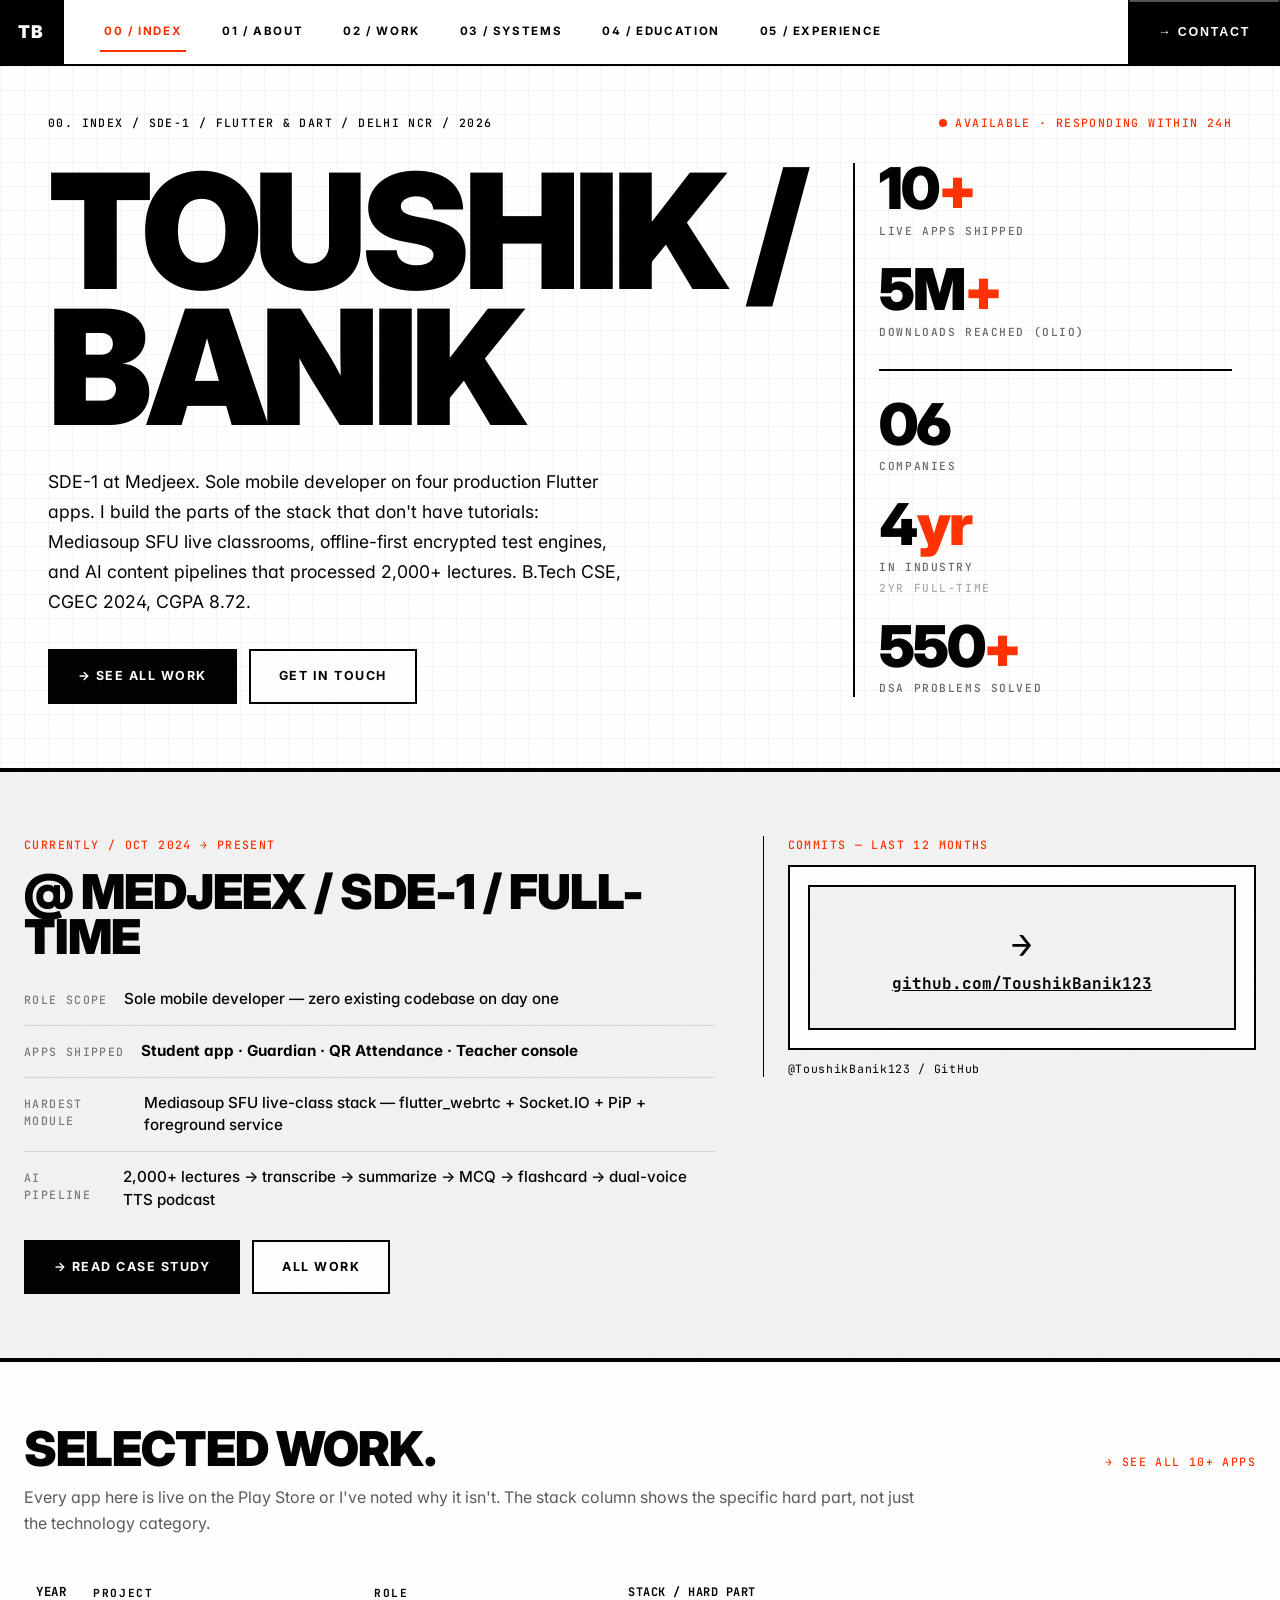
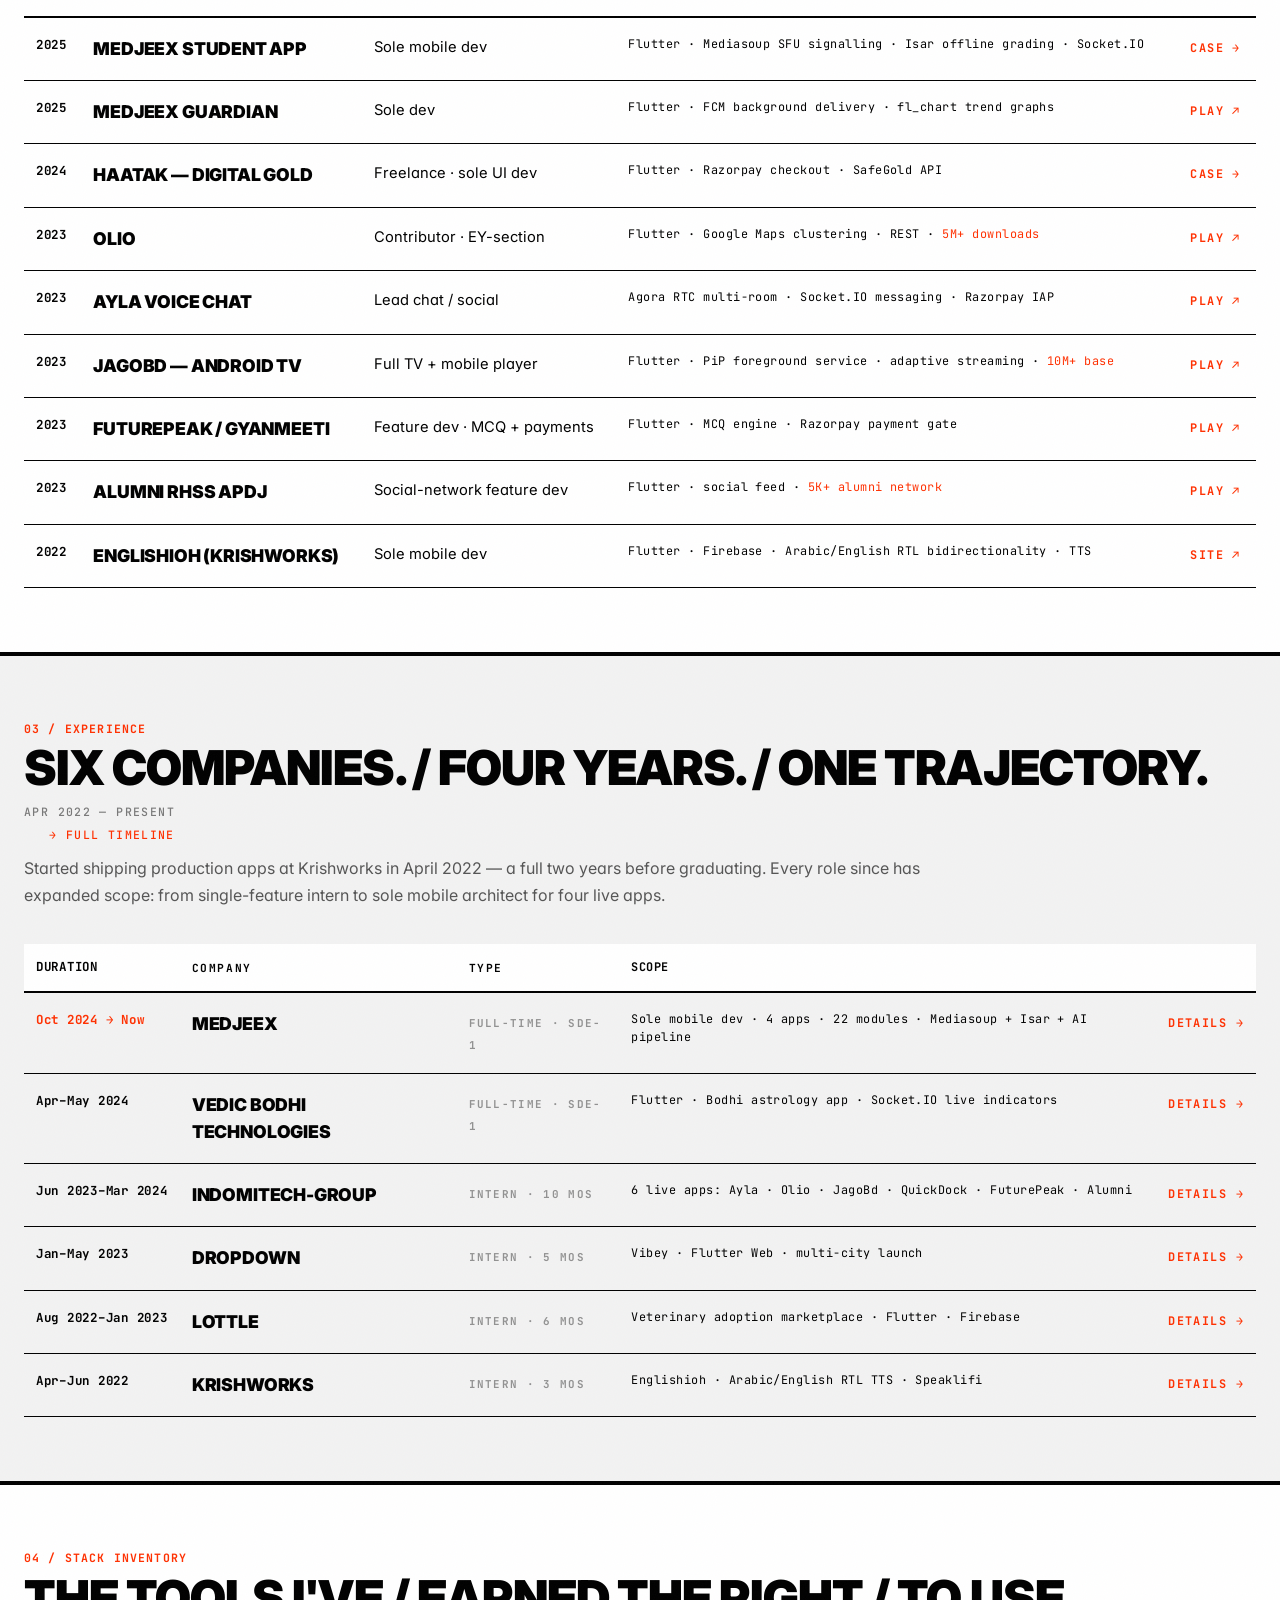
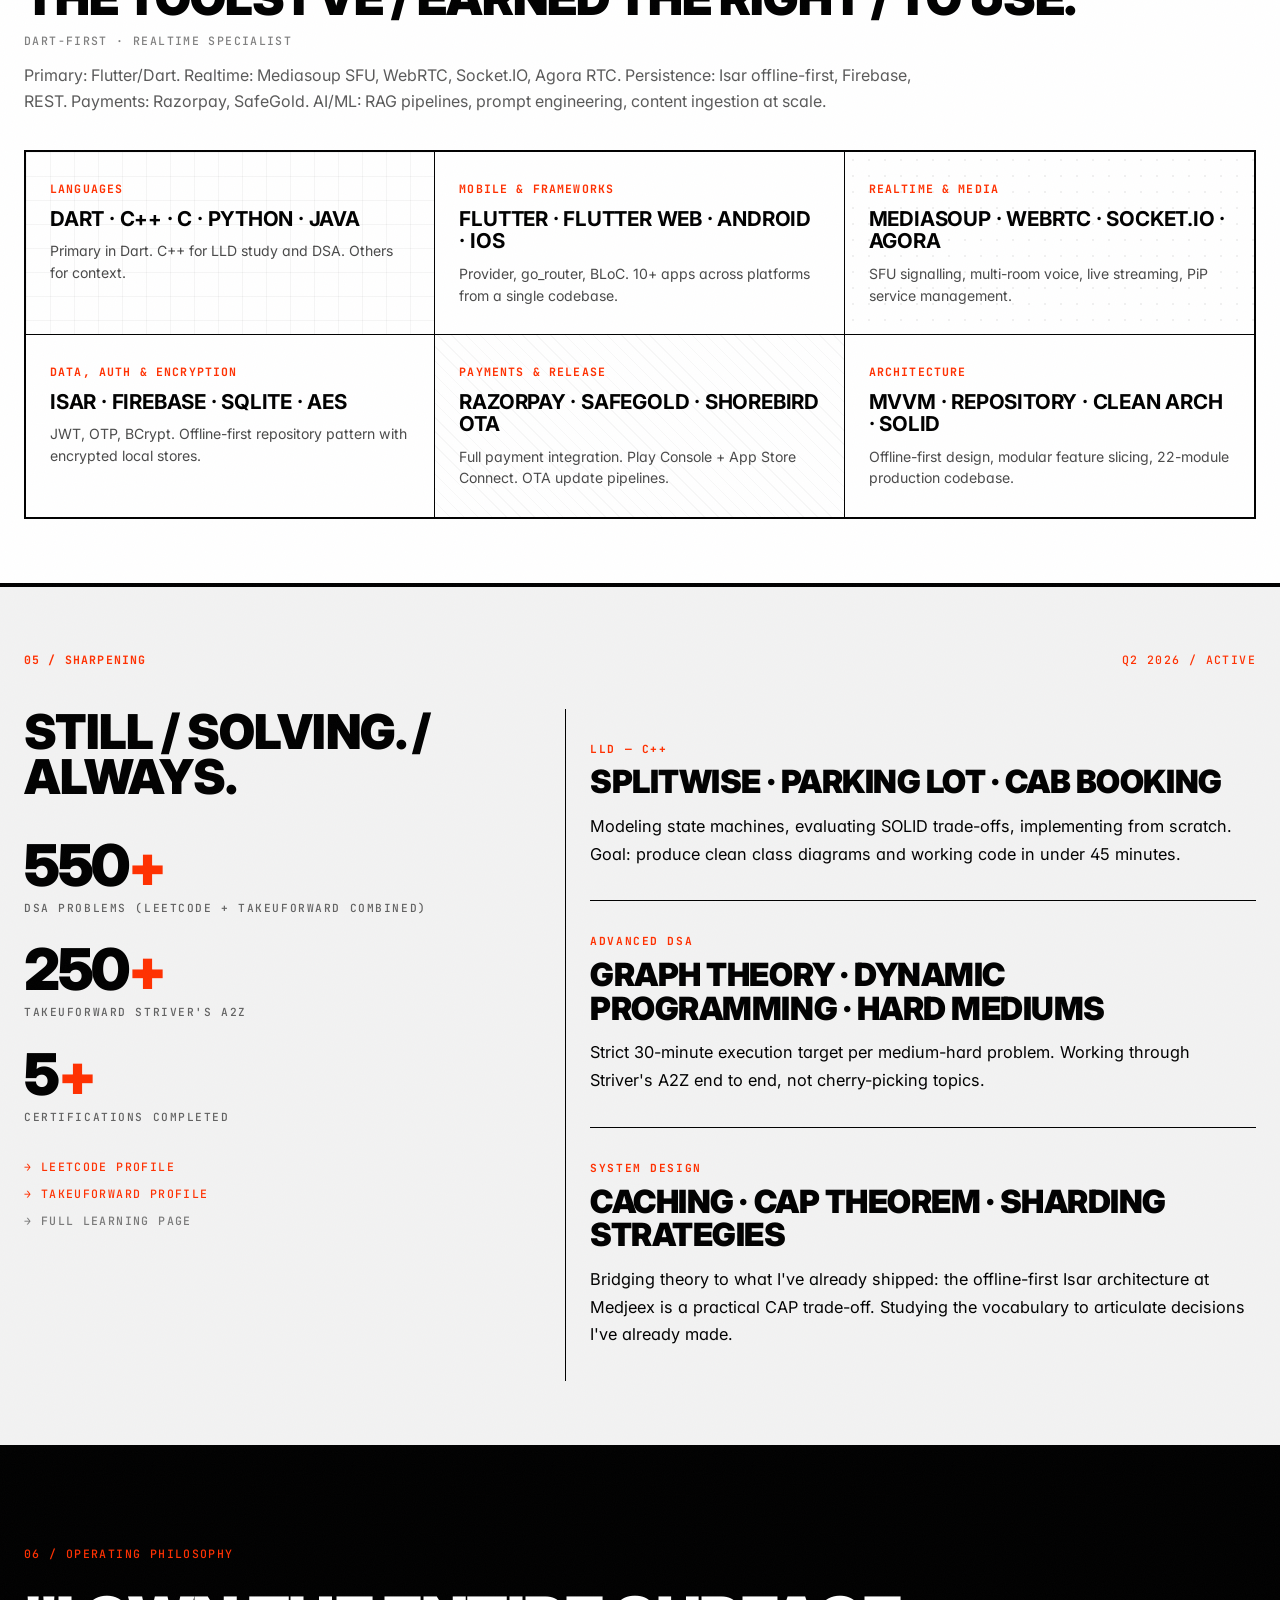
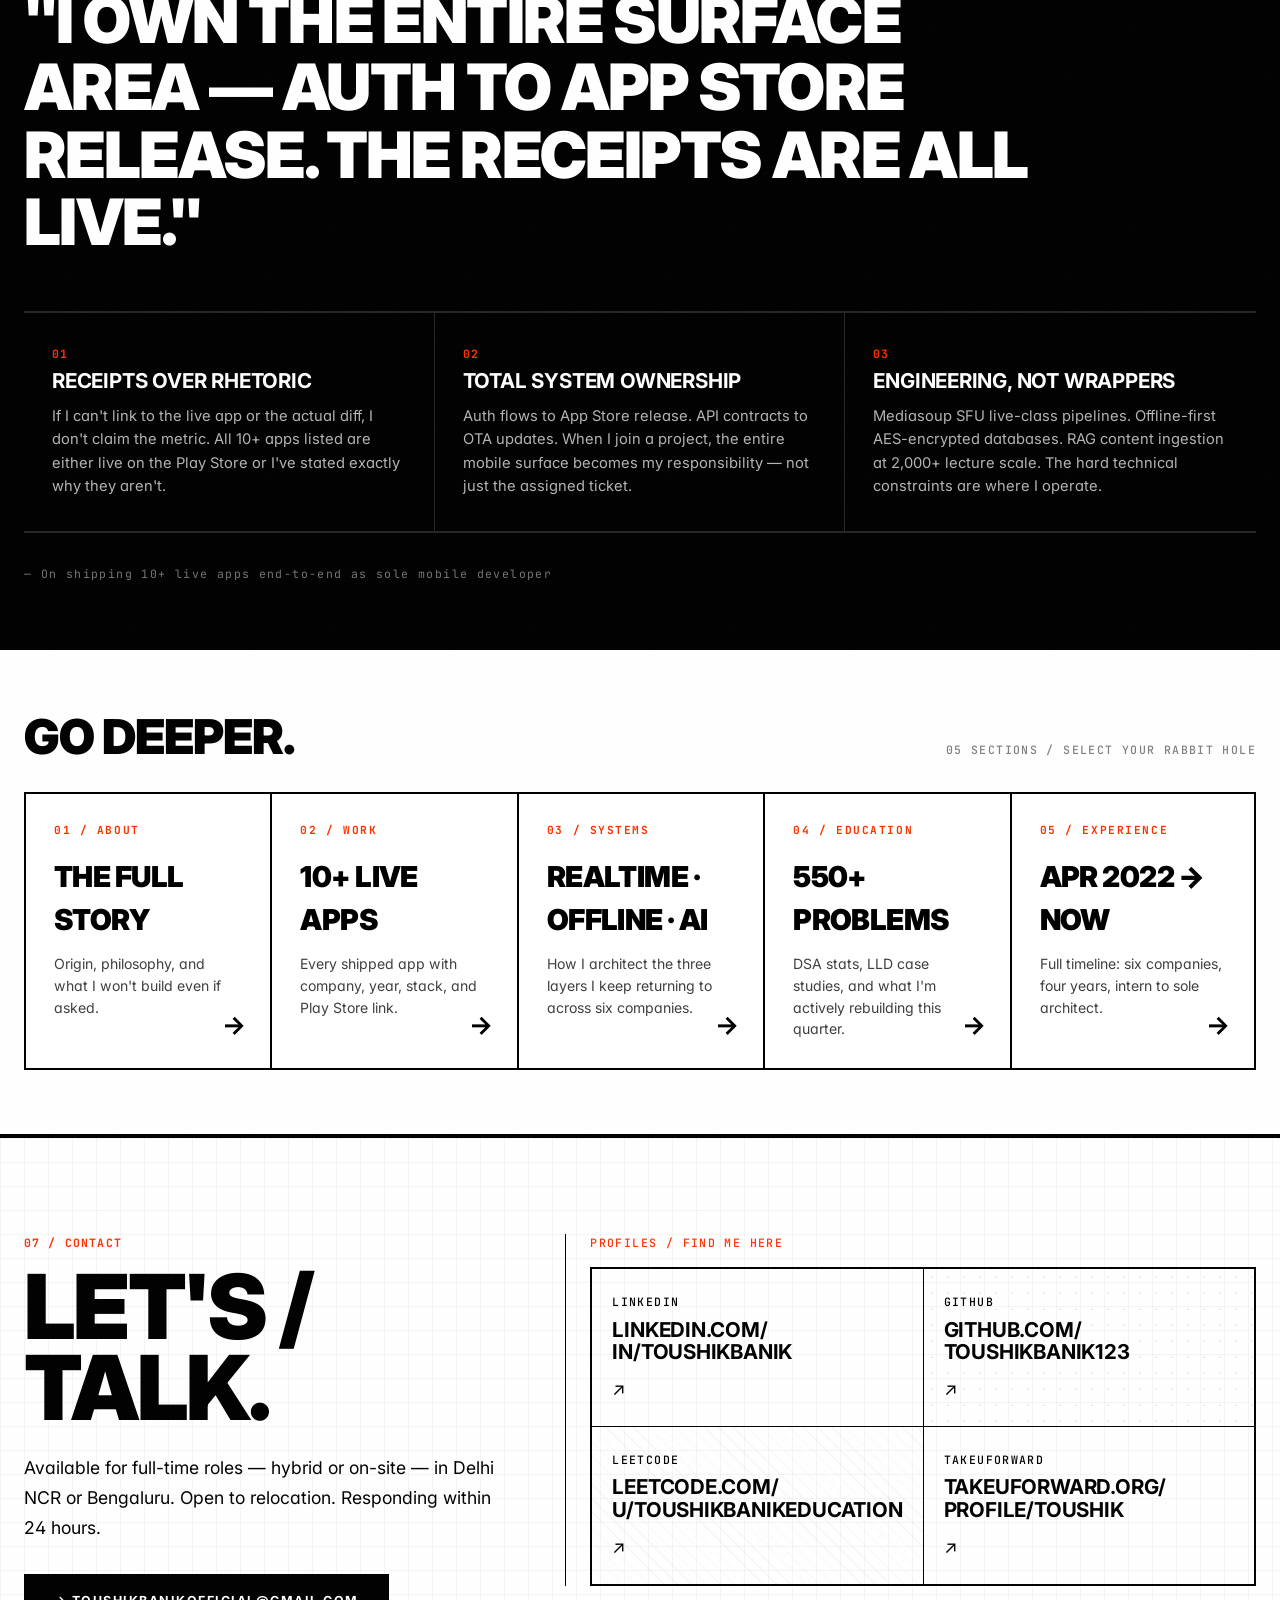
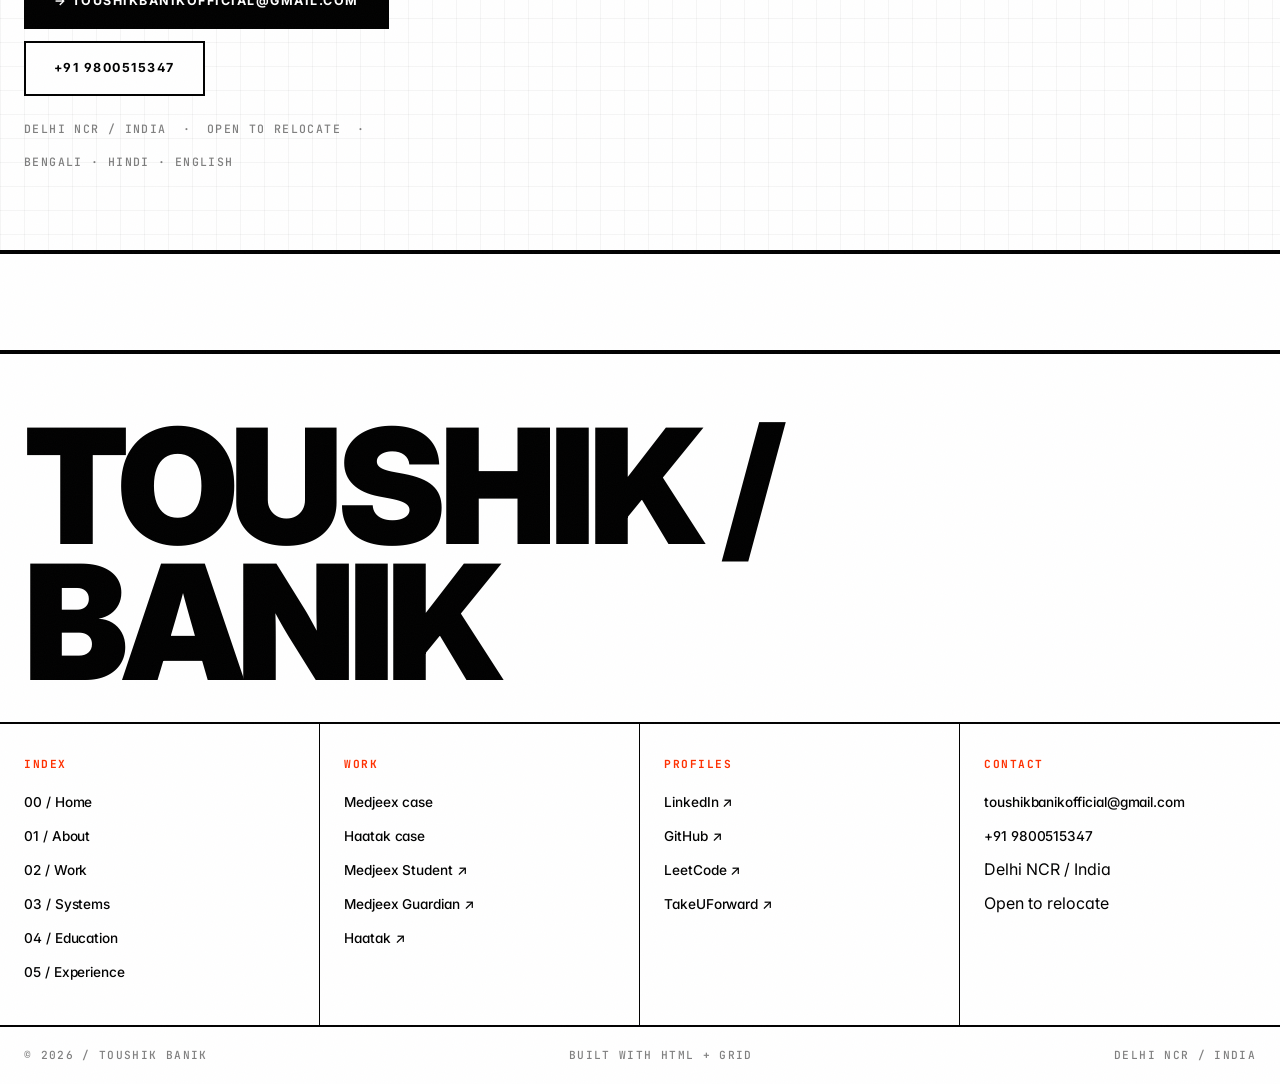
==== commit 4601f225: "Fix critical mobile responsiveness issues - index.html: wrap both tables in overflow-x:auto, reduce " ====
--- a/index.html
+++ b/index.html
@@ -54,7 +54,7 @@
     <!-- Eyebrow row -->
     <div style="display:flex; justify-content:space-between; flex-wrap:wrap; gap:16px; margin-bottom:32px;">
       <div class="t-label">00. Index / SDE-1 / Flutter &amp; Dart / Delhi NCR / 2026</div>
-      <div class="t-label" style="color:var(--swiss-accent); display:flex; align-items:center; gap:8px;">
+      <div class="t-label" style="color:var(--swiss-accent); display:flex; align-items:center; gap:8px; flex-wrap:wrap;">
         <span class="availability-dot" style="width:8px; height:8px; background:var(--swiss-accent); display:inline-block; border-radius:50%;"></span>
         Available · responding within 24h
       </div>
@@ -118,19 +118,19 @@
 
         <dl style="margin:0 0 28px; display:grid; grid-template-columns:1fr; gap:14px;">
           <div style="display:flex; gap:16px; align-items:baseline; padding-bottom:14px; border-bottom:1px solid rgba(0,0,0,0.12);">
-            <dt class="t-label" style="min-width:110px; color:rgba(0,0,0,0.5);">Role scope</dt>
+            <dt class="t-label" style="min-width:80px; color:rgba(0,0,0,0.5);">Role scope</dt>
             <dd style="margin:0; font-weight:500; font-size:0.95rem;">Sole mobile developer — zero existing codebase on day one</dd>
           </div>
           <div style="display:flex; gap:16px; align-items:baseline; padding-bottom:14px; border-bottom:1px solid rgba(0,0,0,0.12);">
-            <dt class="t-label" style="min-width:110px; color:rgba(0,0,0,0.5);">Apps shipped</dt>
+            <dt class="t-label" style="min-width:80px; color:rgba(0,0,0,0.5);">Apps shipped</dt>
             <dd style="margin:0; font-weight:700; font-size:0.95rem;">Student app · Guardian · QR Attendance · Teacher console</dd>
           </div>
           <div style="display:flex; gap:16px; align-items:baseline; padding-bottom:14px; border-bottom:1px solid rgba(0,0,0,0.12);">
-            <dt class="t-label" style="min-width:110px; color:rgba(0,0,0,0.5);">Hardest module</dt>
+            <dt class="t-label" style="min-width:80px; color:rgba(0,0,0,0.5);">Hardest module</dt>
             <dd style="margin:0; font-weight:500; font-size:0.95rem;">Mediasoup SFU live-class stack — flutter_webrtc + Socket.IO + PiP + foreground service</dd>
           </div>
           <div style="display:flex; gap:16px; align-items:baseline;">
-            <dt class="t-label" style="min-width:110px; color:rgba(0,0,0,0.5);">AI pipeline</dt>
+            <dt class="t-label" style="min-width:80px; color:rgba(0,0,0,0.5);">AI pipeline</dt>
             <dd style="margin:0; font-weight:500; font-size:0.95rem;">2,000+ lectures → transcribe → summarize → MCQ → flashcard → dual-voice TTS podcast</dd>
           </div>
         </dl>
@@ -172,6 +172,7 @@
       Every app here is live on the Play Store or I've noted why it isn't. The stack column shows the specific hard part, not just the technology category.
     </p>
 
+    <div style="overflow-x:auto;">
     <table class="swiss-table">
       <thead>
         <tr>
@@ -248,6 +249,7 @@
         </tr>
       </tbody>
     </table>
+    </div>
   </div>
 </section>
 
@@ -273,6 +275,7 @@
       Started shipping production apps at Krishworks in April 2022 — a full two years before graduating. Every role since has expanded scope: from single-feature intern to sole mobile architect for four live apps.
     </p>
 
+    <div style="overflow-x:auto;">
     <table class="swiss-table">
       <thead>
         <tr>
@@ -328,6 +331,7 @@
         </tr>
       </tbody>
     </table>
+    </div>
   </div>
 </section>
 
@@ -502,7 +506,7 @@
       <h2 class="t-h2" style="margin:0;">Go Deeper.</h2>
       <span class="t-label" style="color:rgba(0,0,0,0.5);">05 sections / select your rabbit hole</span>
     </div>
-    <div style="display:grid; grid-template-columns:repeat(5,1fr); gap:-2px;">
+    <div style="display:grid; grid-template-columns:repeat(auto-fit, minmax(120px, 1fr)); gap:0;">
 
       <a href="about.html" class="swiss-anchor" style="border-right:0;">
         <div class="swiss-anchor-num">01 / About</div>
--- a/assets/swiss.css
+++ b/assets/swiss.css
@@ -592,7 +592,7 @@
 
 /* ── Vertical rule between columns ── */
 .col-rule { border-left: 1px solid var(--swiss-black); padding-left: 24px; }
-@media (max-width: 900px) { .col-rule { border-left: 0; padding-left: 0; border-top: 1px solid var(--swiss-black); padding-top: 24px; } }
+@media (max-width: 900px) { .col-rule { border-left: 0; padding-left: 0; border-top: 1px solid var(--swiss-black); padding-top: 24px; } .swiss-aside-sticky { position: static; } }
 
 /* ── Pull-quote ── */
 .pullquote {
@@ -788,15 +788,19 @@
   /* 5-column anchor strip → single column */
   .swiss-anchor { min-height: auto; }
 
-  /* 3-col stack inventory grid → single column */
+  /* 3-col grids → single column */
   section [style*="repeat(3,1fr)"],
-  section [style*="repeat(3, 1fr)"] {
+  section [style*="repeat(3, 1fr)"],
+  div[style*="repeat(3,1fr)"],
+  div[style*="repeat(3, 1fr)"] {
     grid-template-columns: 1fr !important;
   }
 
-  /* Philosophy 3-cell dark grid → single column */
+  /* Philosophy 3-cell dark grid borders */
   section [style*="repeat(3,1fr)"] .hover-cell-dark,
-  section [style*="repeat(3, 1fr)"] .hover-cell-dark {
+  section [style*="repeat(3, 1fr)"] .hover-cell-dark,
+  div[style*="repeat(3,1fr)"] .hover-cell-dark,
+  div[style*="repeat(3, 1fr)"] .hover-cell-dark {
     border-right: none !important;
     border-bottom: 1px solid rgba(255,255,255,0.15) !important;
   }
@@ -821,7 +825,7 @@
 }
 
 /* ── Available dot blink ── */
-.availability-dot { animation: dot-blink 1.4s ease-in-out infinite; }
+.availability-dot { animation: dot-blink 1.4s ease-in-out infinite; flex-shrink: 0; }
 @keyframes dot-blink {
   0%, 100% { opacity: 1; }
   50% { opacity: 0; }
@@ -913,3 +917,33 @@
   border-color: var(--swiss-accent);
   background: var(--swiss-black);
 }
+
+/* ── Mobile 480px ── */
+@media (max-width: 480px) {
+  .container-x { padding: 0 16px; }
+  .t-name { font-size: clamp(2.4rem, 11vw, 3.5rem) !important; }
+  .t-h1 { font-size: clamp(1.8rem, 8vw, 2.5rem) !important; }
+  .swiss-footer-grid { grid-template-columns: 1fr; }
+  .swiss-footer-col { padding: 16px 0; }
+  .swiss-footer-name { font-size: clamp(2.2rem, 14vw, 4rem); padding: 0 16px 24px; }
+  .swiss-card { padding: 20px 16px; }
+  .swiss-timeline-item { padding-left: 24px; }
+  .contact-popup-panel { padding: 24px 16px !important; }
+  .swiss-aside-sticky { position: static !important; }
+  /* DL rows: stack label above value on very small screens */
+  dl > div[style*="display:flex"] { flex-wrap: wrap; }
+  /* Buttons full width on mobile */
+  .btn-primary, .btn-secondary { width: 100%; justify-content: center; box-sizing: border-box; }
+  /* Credential cards stack on mobile */
+  .credential-card-grid { grid-template-columns: 1fr !important; }
+  .credential-btn-col { border-right: none !important; border-top: 2px solid var(--swiss-black); }
+}
+
+/* ── Mobile 600px ── */
+@media (max-width: 600px) {
+  .swiss-table { font-size: 0.78rem; }
+  .swiss-table td, .swiss-table th { padding: 10px 8px; }
+  .swiss-table .col-link a { white-space: normal; }
+  .swiss-table .col-year { white-space: normal; }
+  .swiss-aside-sticky { position: static !important; }
+}
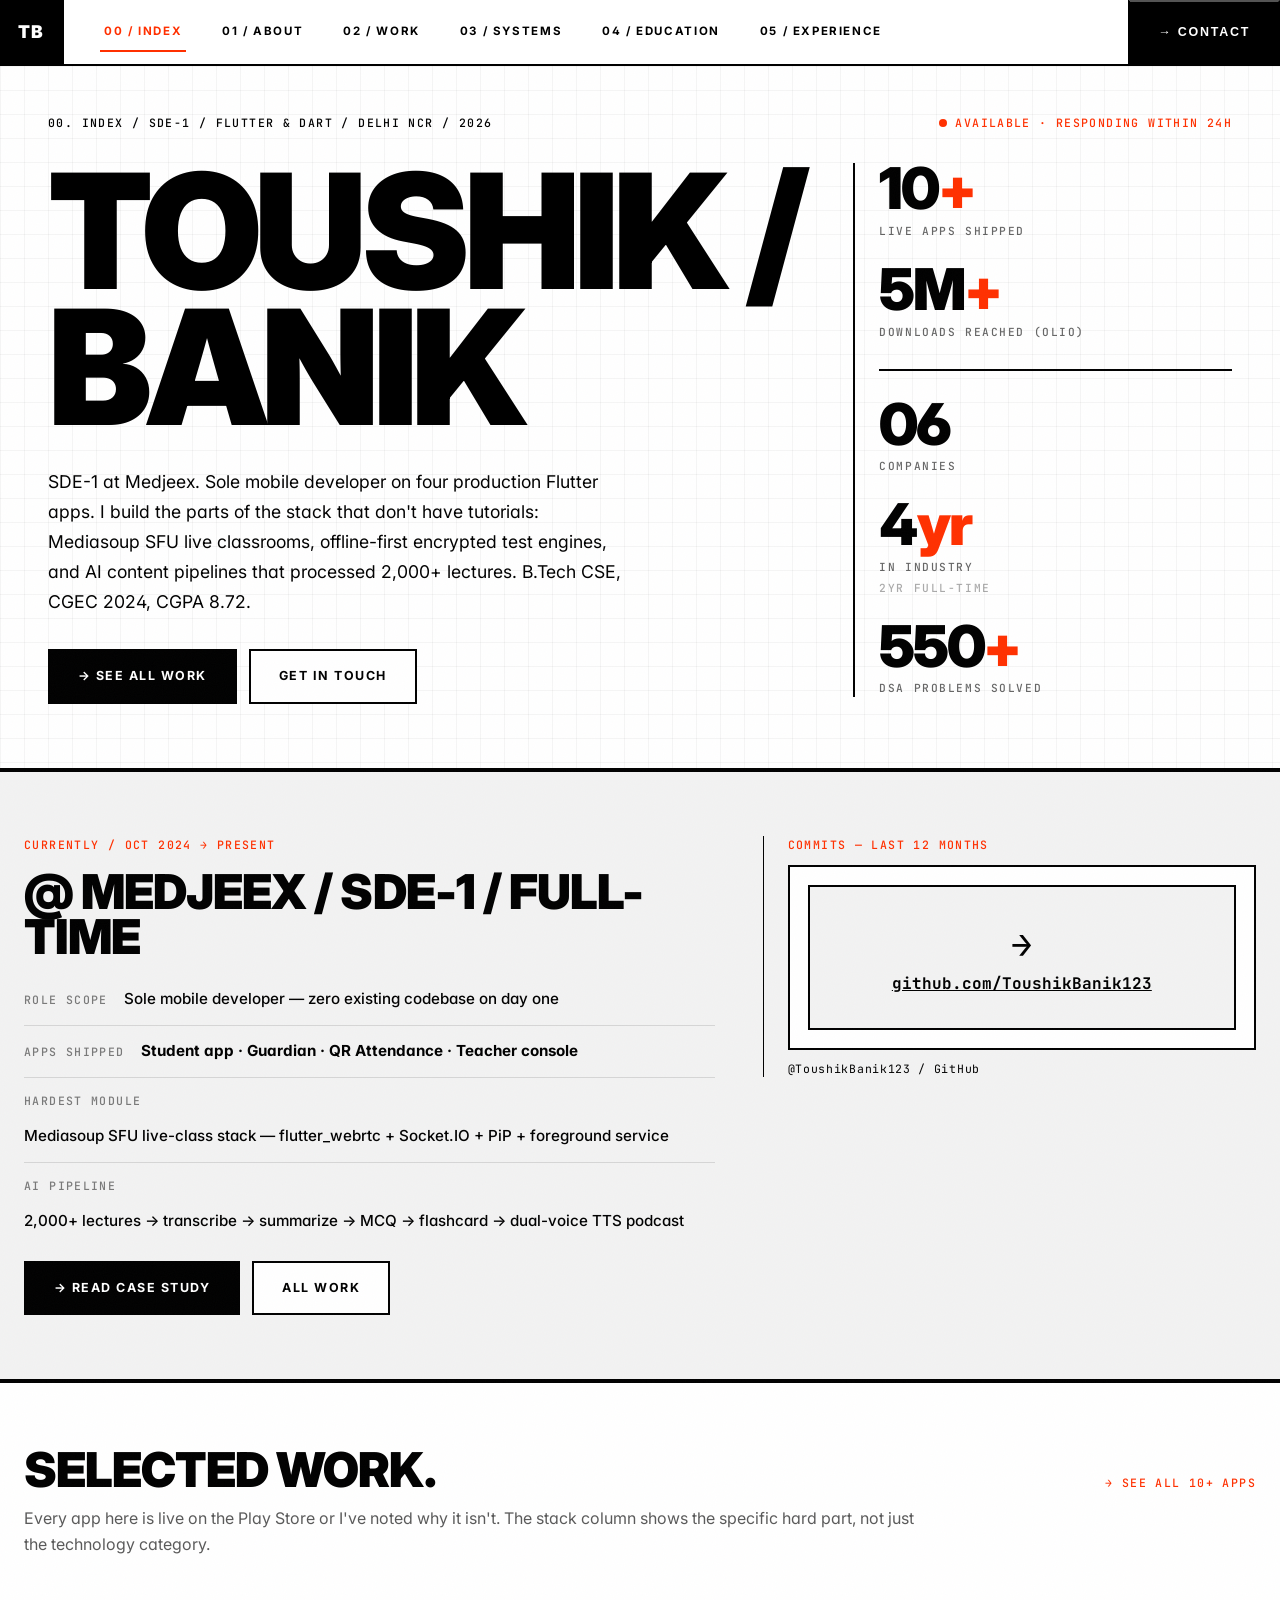
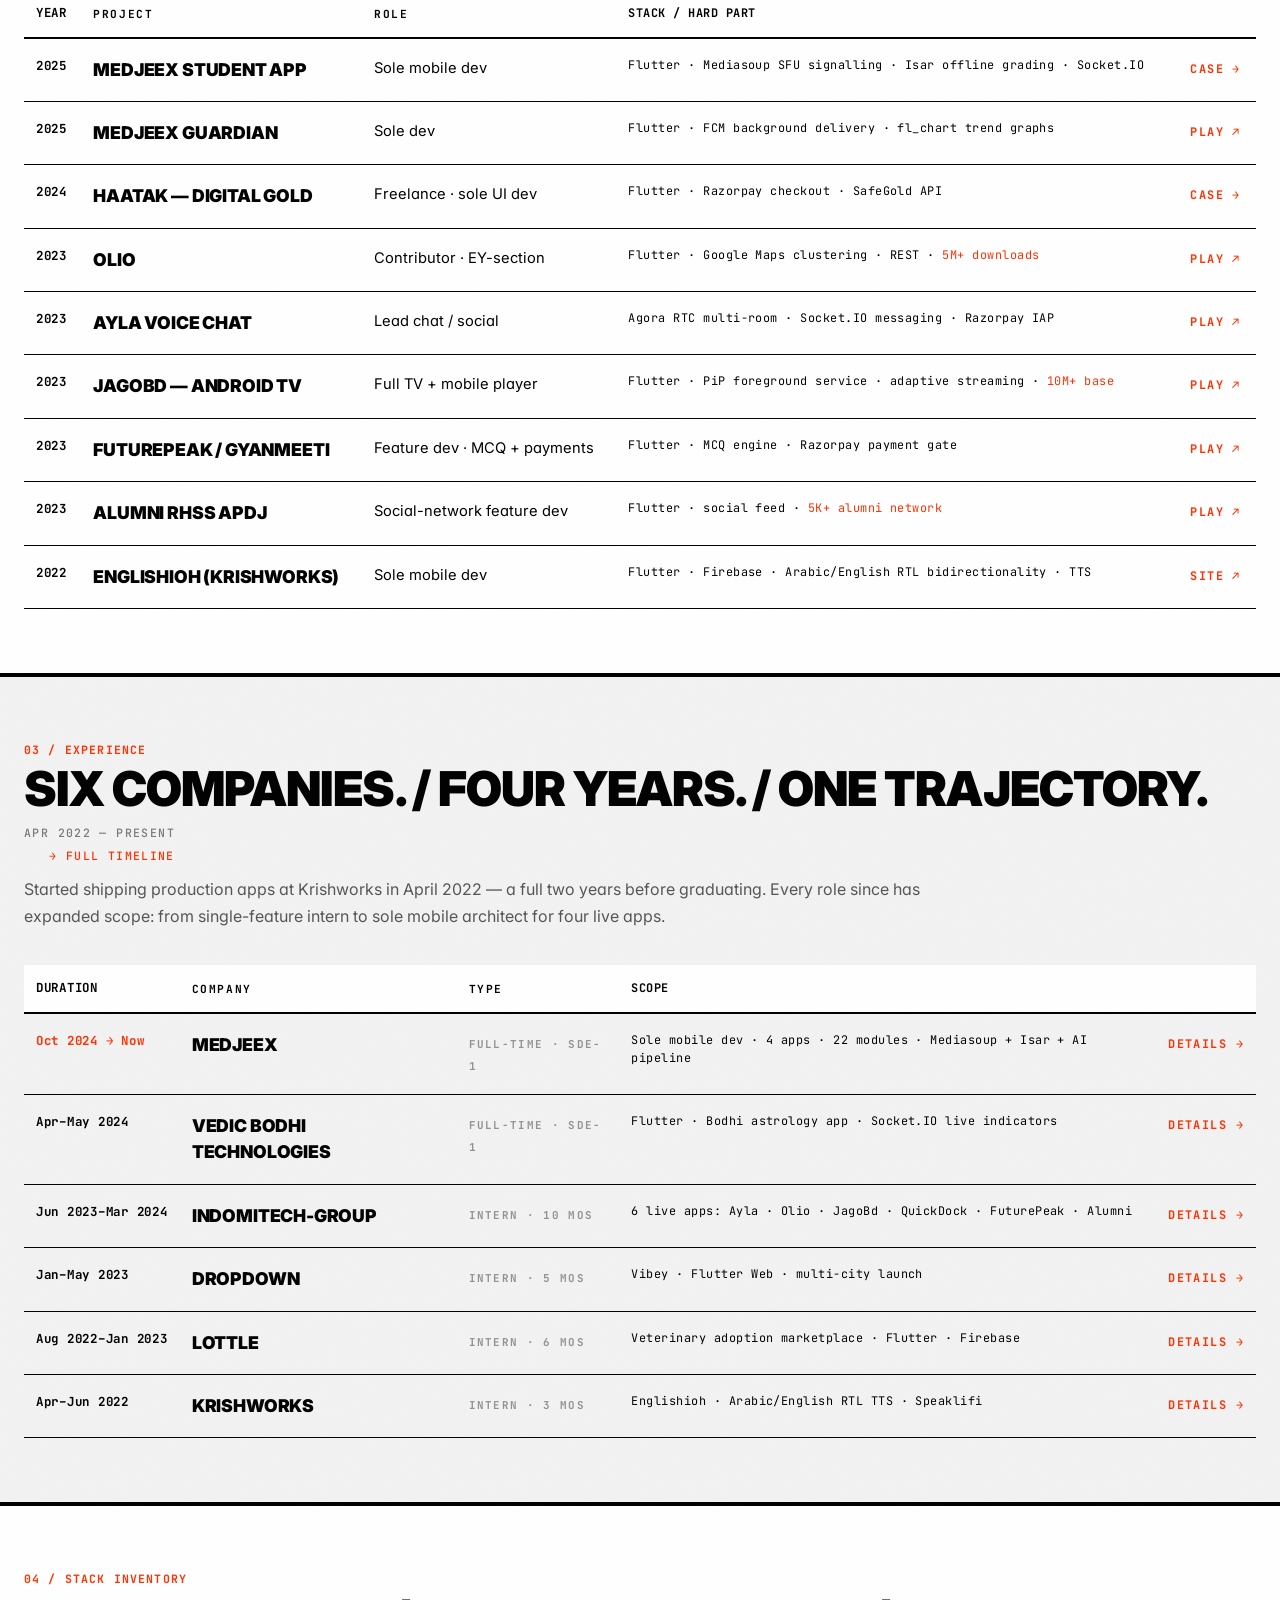
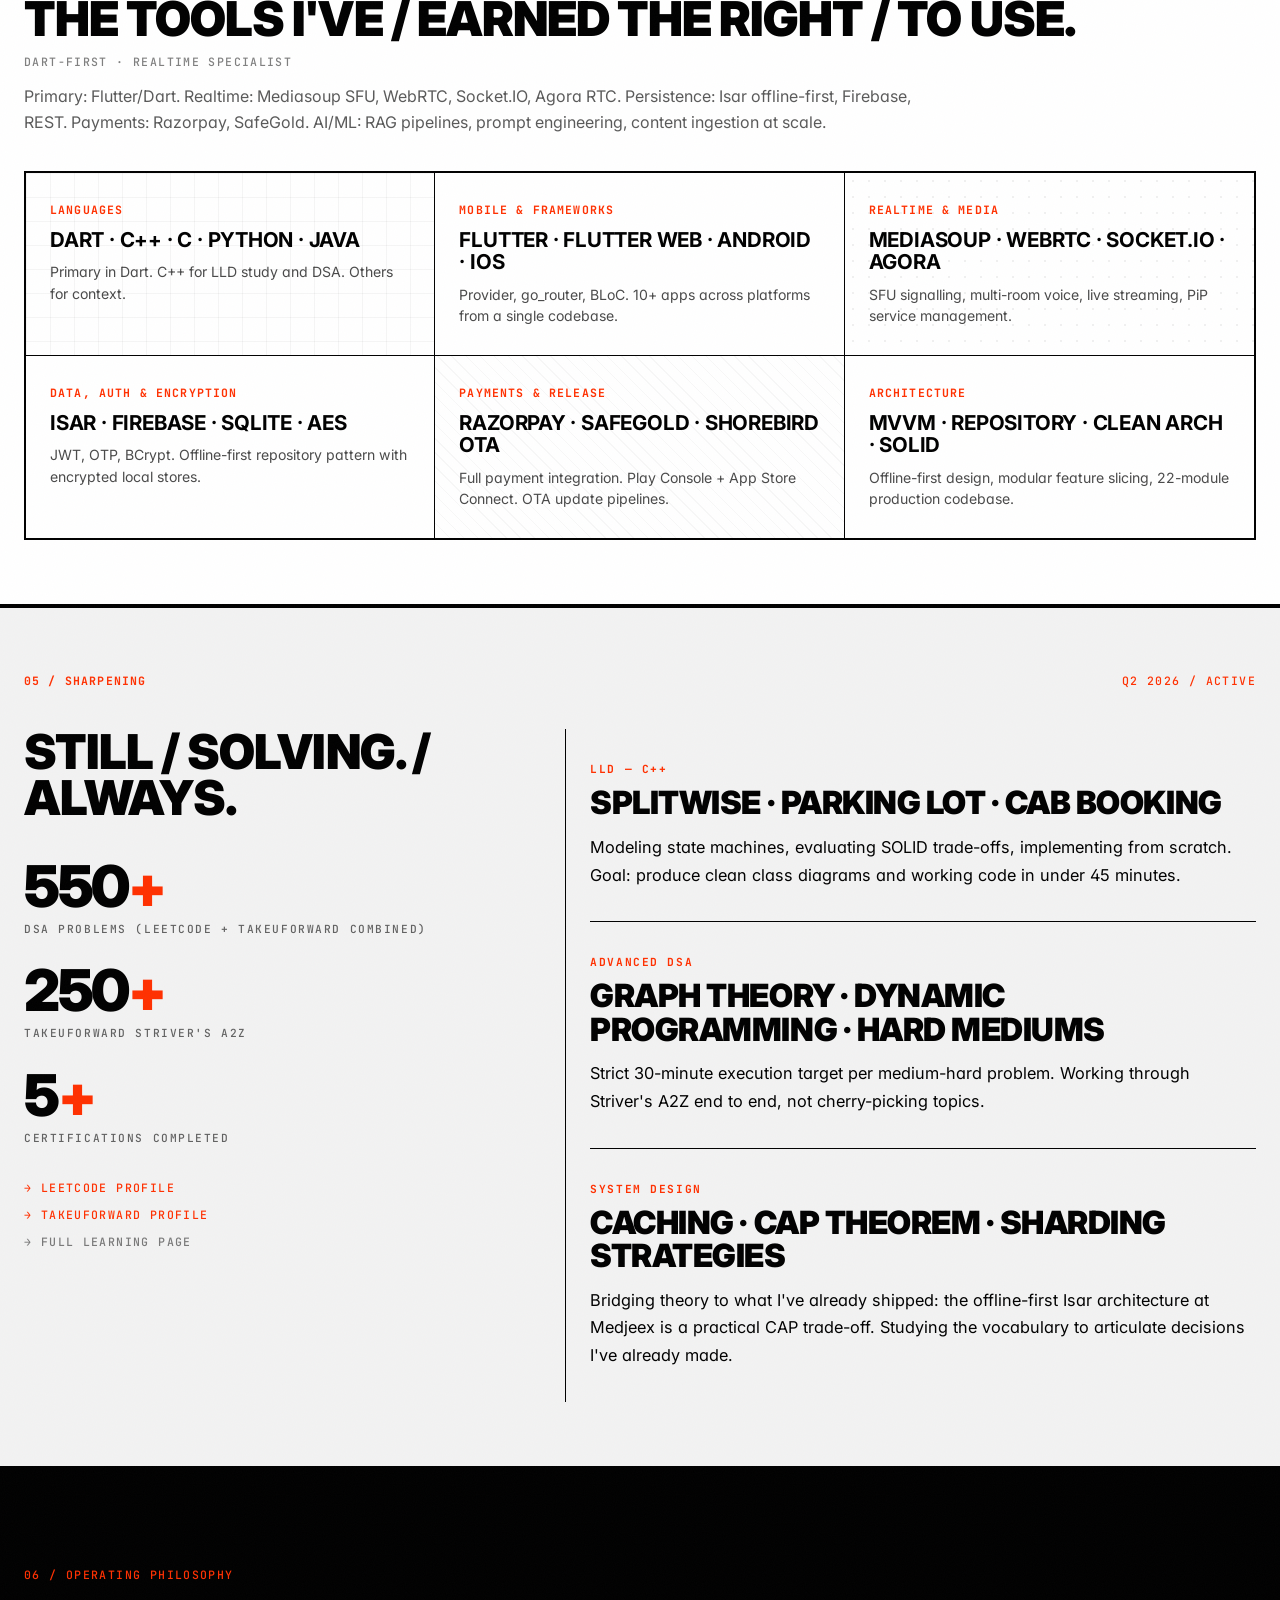
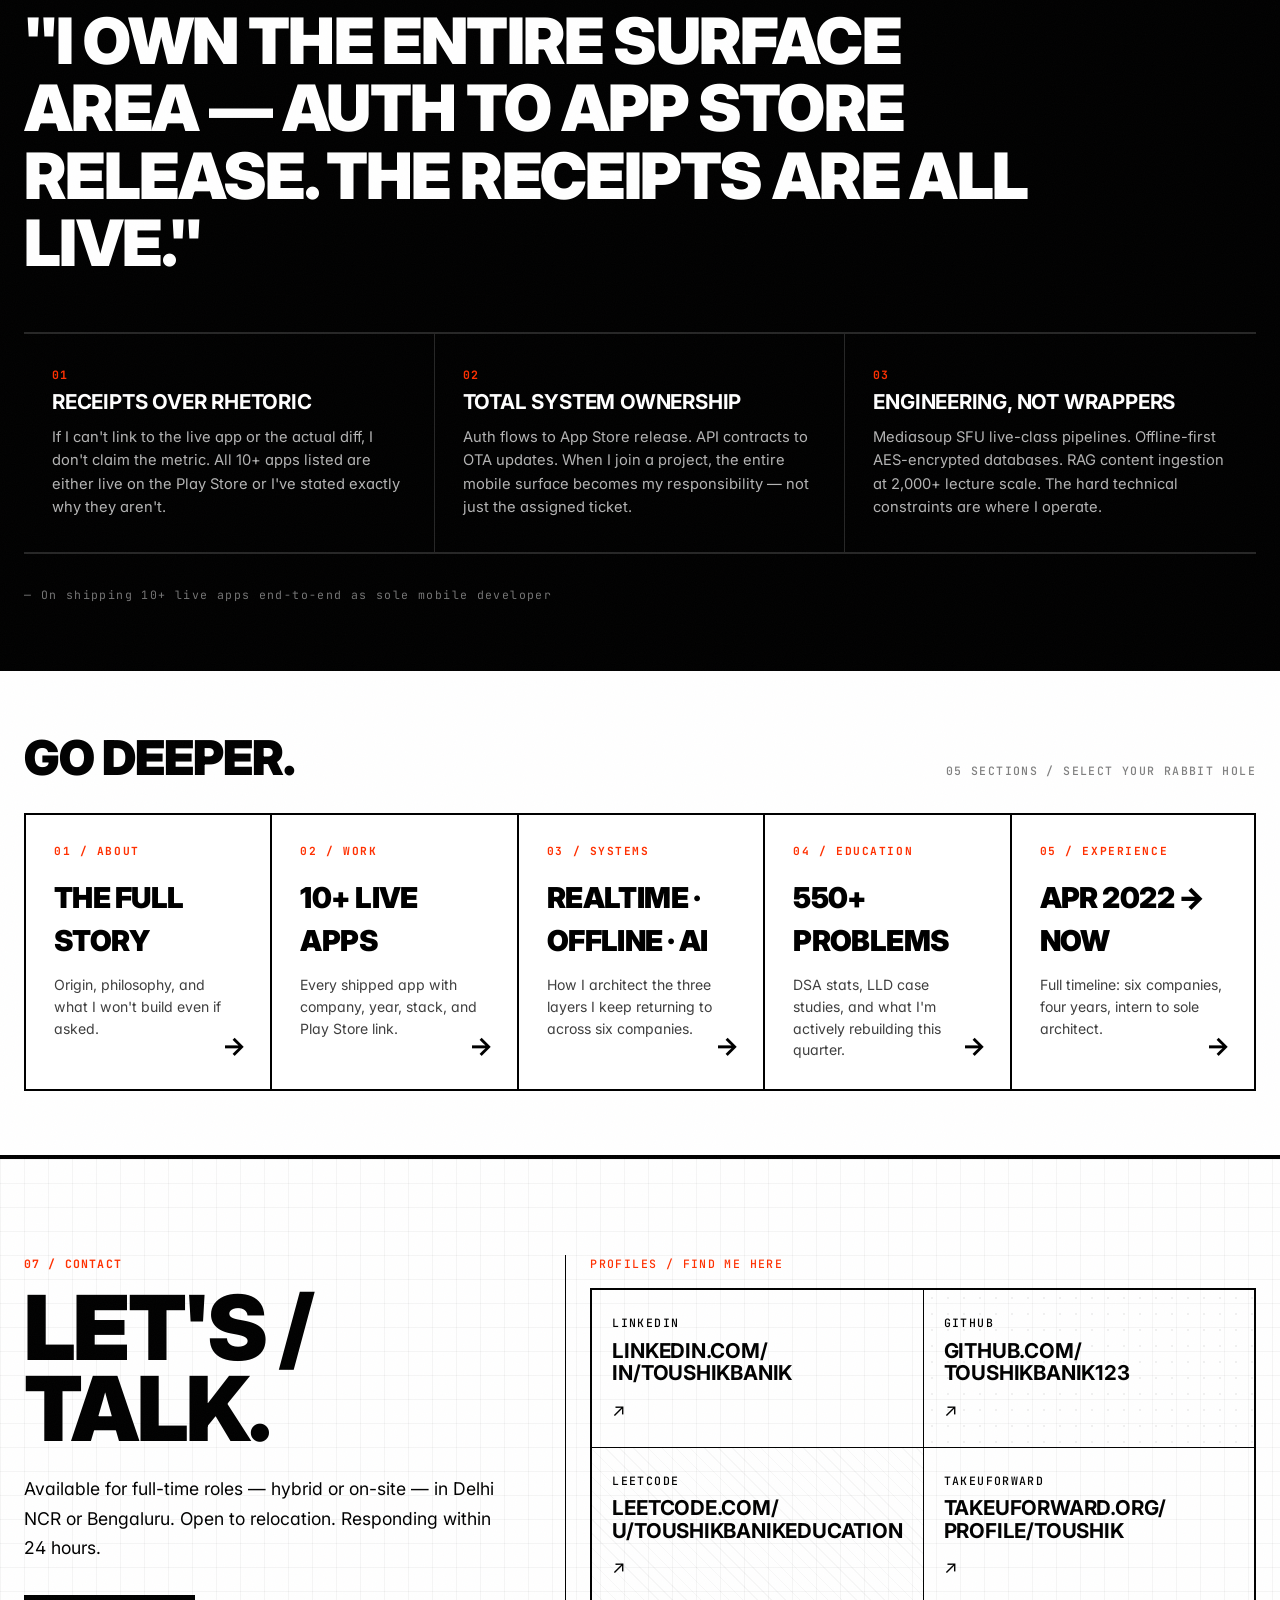
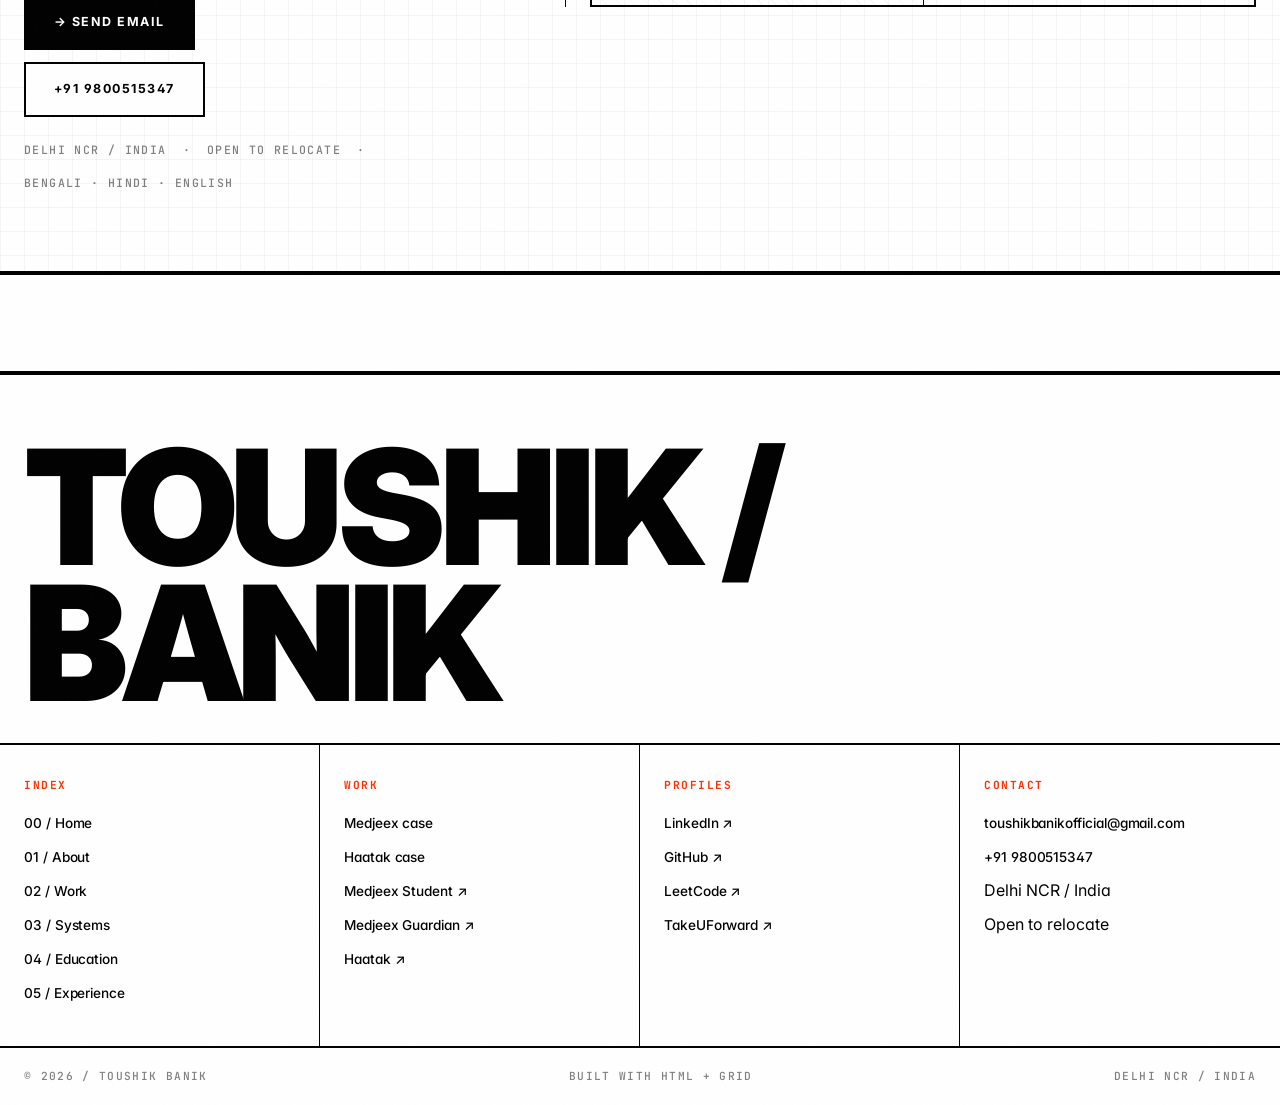
==== commit b9bbb979: "Deep mobile fix across all pages experience.html: timeline cards now always visible on mobile (opaci" ====
--- a/index.html
+++ b/index.html
@@ -11,6 +11,48 @@
   <link href="https://fonts.googleapis.com/css2?family=Inter:wght@400;500;700;900&family=JetBrains+Mono:wght@500;700&display=swap" rel="stylesheet" />
   <link rel="stylesheet" href="assets/swiss.css" />
   <link rel="icon" type="image/svg+xml" href="assets/favicon.svg" />
+  <style>
+    /* ── Fix 1: Hero stats aside → 3-col grid on mobile ── */
+    @media (max-width: 900px) {
+      .mobile-stats {
+        display: grid;
+        grid-template-columns: repeat(3, 1fr);
+        gap: 0;
+        border-top: 2px solid var(--swiss-black);
+        border-left: none;
+        padding-left: 0;
+      }
+      .mobile-stats > div {
+        padding: 16px 12px;
+        border-right: 1px solid var(--swiss-black);
+      }
+      .mobile-stats > div:last-child {
+        border-right: none;
+      }
+      .mobile-stats hr {
+        display: none;
+      }
+    }
+    @media (max-width: 480px) {
+      .mobile-stats {
+        grid-template-columns: repeat(2, 1fr);
+      }
+      .mobile-stats > div:nth-child(2) {
+        border-right: none;
+      }
+      .mobile-stats > div:nth-child(4) {
+        border-right: none;
+      }
+    }
+
+    /* ── Fix 5: Philosophy section borders collapse on mobile ── */
+    @media (max-width: 900px) {
+      .hover-cell-dark {
+        border-right: none !important;
+        border-bottom: 1px solid rgba(255,255,255,0.15);
+      }
+    }
+  </style>
 </head>
 <body class="swiss-noise">
 
@@ -74,7 +116,7 @@
       </div>
 
       <!-- Right: stats column -->
-      <aside style="border-left:2px solid var(--swiss-black); padding-left:24px; display:flex; flex-direction:column; gap:24px;">
+      <aside class="mobile-stats" style="border-left:2px solid var(--swiss-black); padding-left:24px; display:flex; flex-direction:column; gap:24px;">
         <div>
           <div class="swiss-stat-num">10<span style="color:var(--swiss-accent);">+</span></div>
           <div class="swiss-stat-label">Live apps shipped</div>
@@ -117,19 +159,19 @@
         <h2 class="t-h2" style="margin:0 0 28px;">@ Medjeex / SDE-1 / Full-time</h2>
 
         <dl style="margin:0 0 28px; display:grid; grid-template-columns:1fr; gap:14px;">
-          <div style="display:flex; gap:16px; align-items:baseline; padding-bottom:14px; border-bottom:1px solid rgba(0,0,0,0.12);">
+          <div style="display:flex; flex-wrap:wrap; gap:16px; align-items:baseline; padding-bottom:14px; border-bottom:1px solid rgba(0,0,0,0.12);">
             <dt class="t-label" style="min-width:80px; color:rgba(0,0,0,0.5);">Role scope</dt>
             <dd style="margin:0; font-weight:500; font-size:0.95rem;">Sole mobile developer — zero existing codebase on day one</dd>
           </div>
-          <div style="display:flex; gap:16px; align-items:baseline; padding-bottom:14px; border-bottom:1px solid rgba(0,0,0,0.12);">
+          <div style="display:flex; flex-wrap:wrap; gap:16px; align-items:baseline; padding-bottom:14px; border-bottom:1px solid rgba(0,0,0,0.12);">
             <dt class="t-label" style="min-width:80px; color:rgba(0,0,0,0.5);">Apps shipped</dt>
             <dd style="margin:0; font-weight:700; font-size:0.95rem;">Student app · Guardian · QR Attendance · Teacher console</dd>
           </div>
-          <div style="display:flex; gap:16px; align-items:baseline; padding-bottom:14px; border-bottom:1px solid rgba(0,0,0,0.12);">
+          <div style="display:flex; flex-wrap:wrap; gap:16px; align-items:baseline; padding-bottom:14px; border-bottom:1px solid rgba(0,0,0,0.12);">
             <dt class="t-label" style="min-width:80px; color:rgba(0,0,0,0.5);">Hardest module</dt>
             <dd style="margin:0; font-weight:500; font-size:0.95rem;">Mediasoup SFU live-class stack — flutter_webrtc + Socket.IO + PiP + foreground service</dd>
           </div>
-          <div style="display:flex; gap:16px; align-items:baseline;">
+          <div style="display:flex; flex-wrap:wrap; gap:16px; align-items:baseline;">
             <dt class="t-label" style="min-width:80px; color:rgba(0,0,0,0.5);">AI pipeline</dt>
             <dd style="margin:0; font-weight:500; font-size:0.95rem;">2,000+ lectures → transcribe → summarize → MCQ → flashcard → dual-voice TTS podcast</dd>
           </div>
@@ -506,7 +548,7 @@
       <h2 class="t-h2" style="margin:0;">Go Deeper.</h2>
       <span class="t-label" style="color:rgba(0,0,0,0.5);">05 sections / select your rabbit hole</span>
     </div>
-    <div style="display:grid; grid-template-columns:repeat(auto-fit, minmax(120px, 1fr)); gap:0;">
+    <div style="display:grid; grid-template-columns:repeat(auto-fit, minmax(160px, 1fr)); gap:0;">
 
       <a href="about.html" class="swiss-anchor" style="border-right:0;">
         <div class="swiss-anchor-num">01 / About</div>
@@ -563,7 +605,7 @@
           Available for full-time roles — hybrid or on-site — in Delhi NCR or Bengaluru. Open to relocation. Responding within 24 hours.
         </p>
         <div style="display:flex; flex-direction:column; gap:12px; align-items:flex-start;">
-          <a href="mailto:toushikbanikofficial@gmail.com" class="btn-primary" data-copy-email>→ toushikbanikofficial@gmail.com</a>
+          <a href="mailto:toushikbanikofficial@gmail.com" class="btn-primary" data-copy-email title="toushikbanikofficial@gmail.com">→ Send email</a>
           <a href="tel:+919800515347" class="btn-secondary">+91 9800515347</a>
         </div>
         <div style="margin-top:24px; display:flex; gap:16px; flex-wrap:wrap;">
